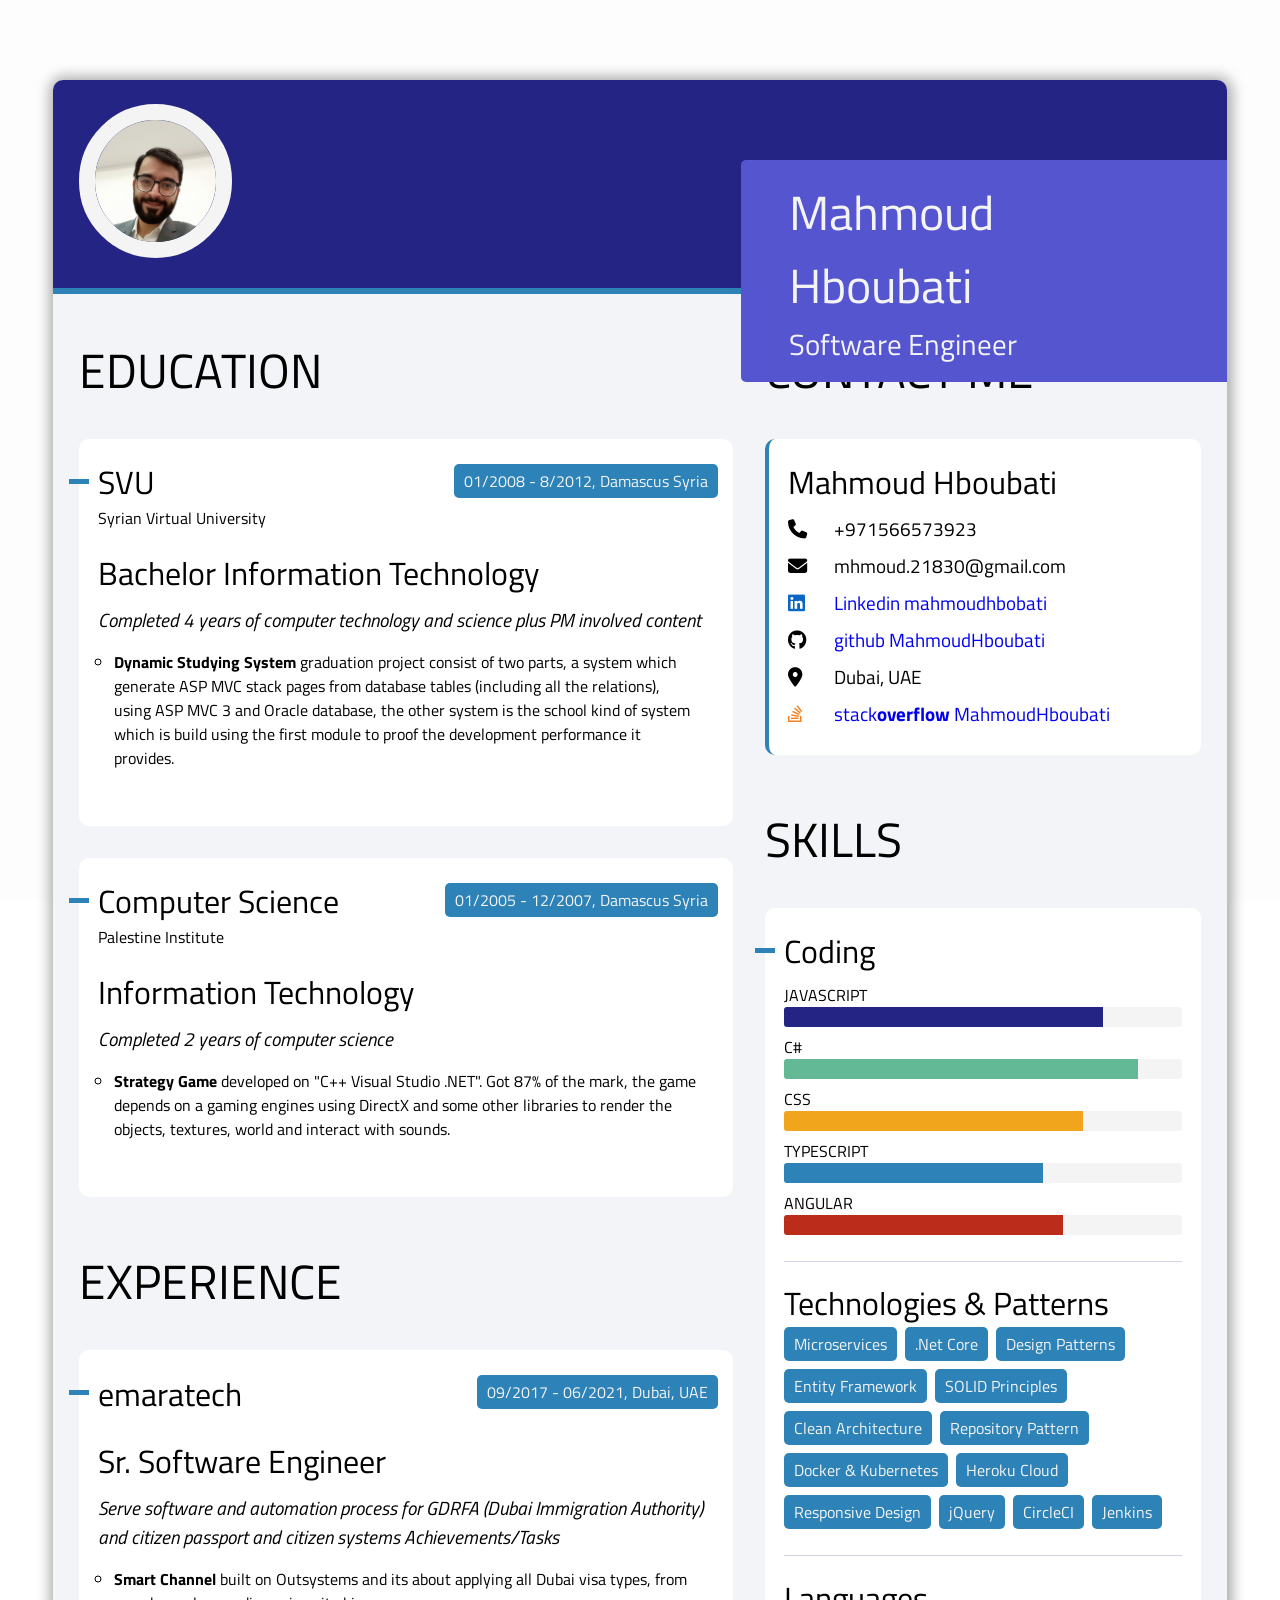
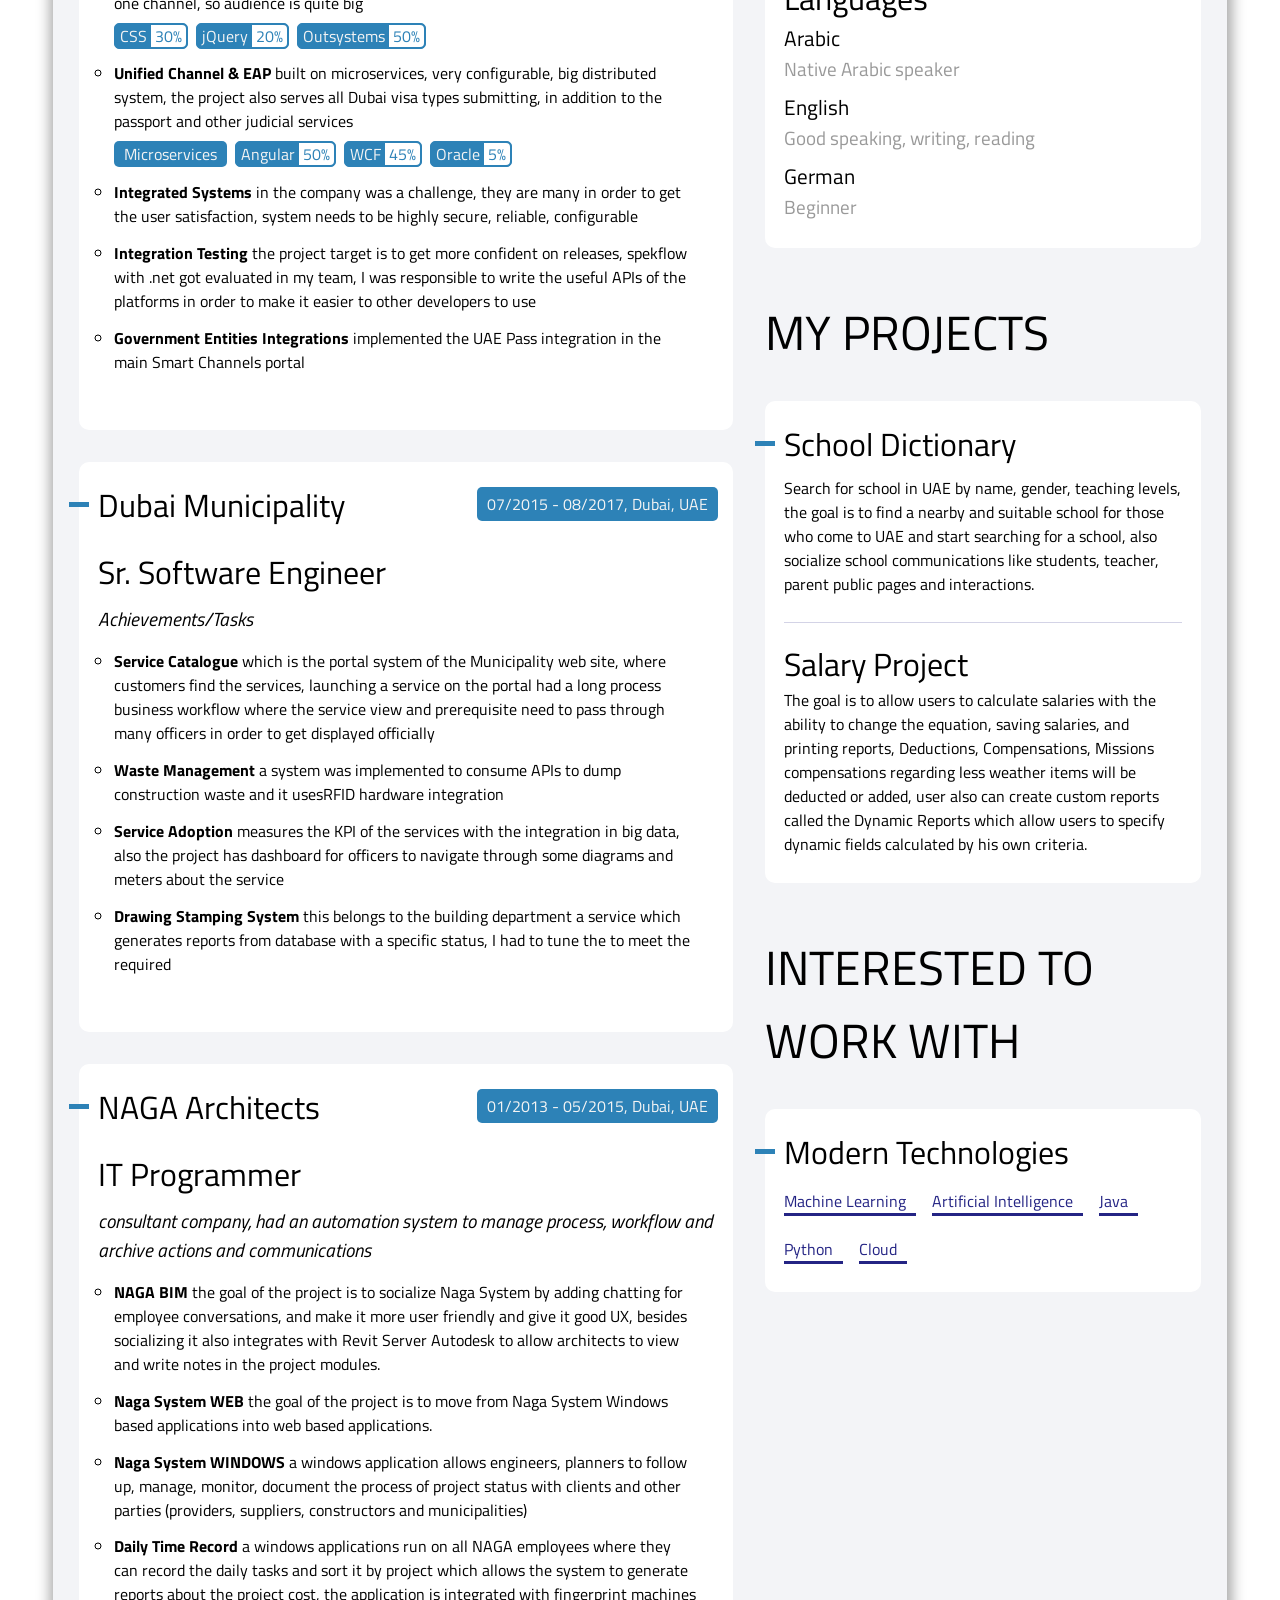
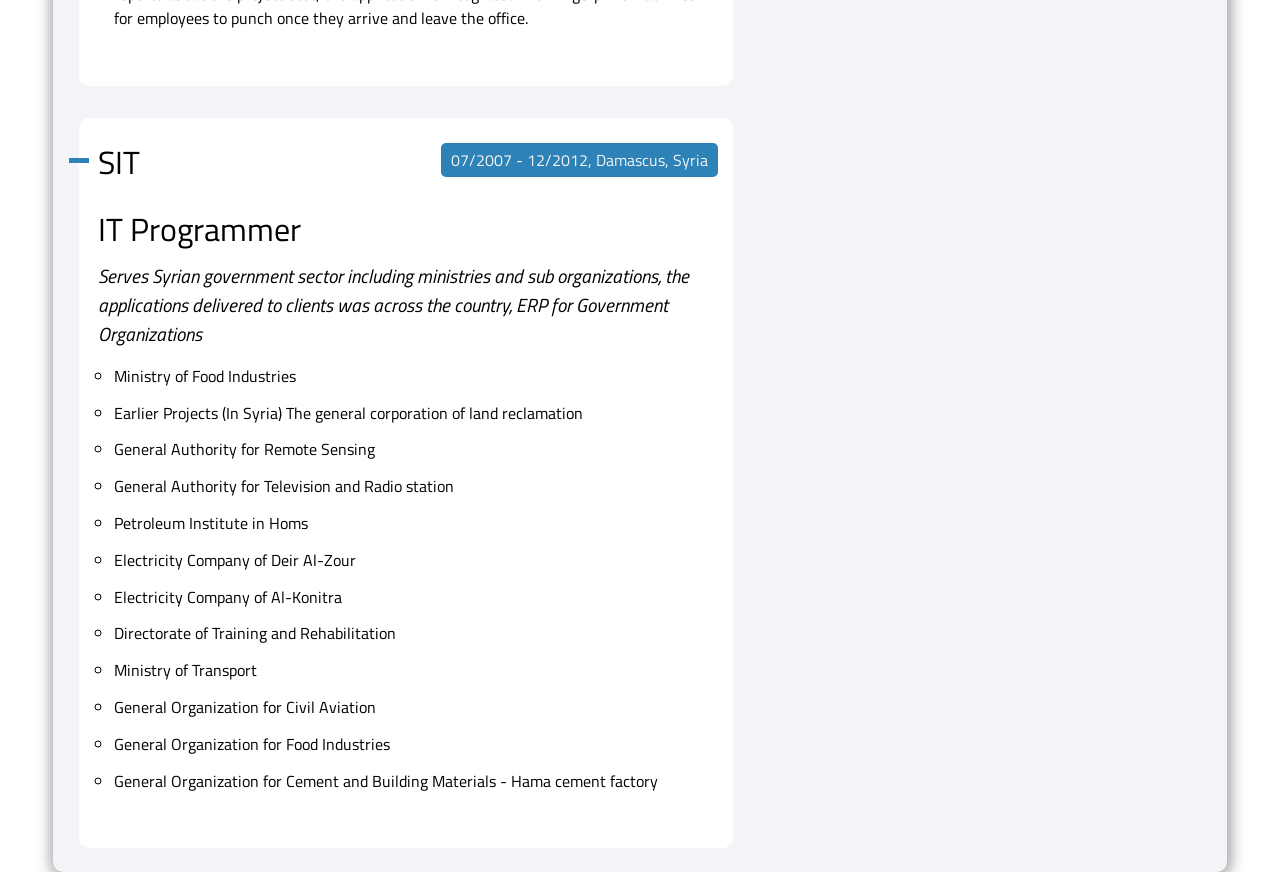
==== index.html @ daee7480 "initial resume commit" ====
<!DOCTYPE html>
<html lang="en">
  <head>
    <meta charset="UTF-8" />
    <meta http-equiv="X-UA-Compatible" content="IE=edge" />
    <meta name="viewport" content="width=device-width, initial-scale=1.0" />
    <title>Mahmoud Hboubati - Portfolio</title>
    <link rel="stylesheet" href="./style.css" />
    <link
      rel="stylesheet"
      href="https://cdnjs.cloudflare.com/ajax/libs/font-awesome/6.1.1/css/all.min.css"
      integrity="sha512-KfkfwYDsLkIlwQp6LFnl8zNdLGxu9YAA1QvwINks4PhcElQSvqcyVLLD9aMhXd13uQjoXtEKNosOWaZqXgel0g=="
      crossorigin="anonymous"
      referrerpolicy="no-referrer"
    />
    <link rel="stylesheet" href="/assets/styles/animate.css" />
    <link rel="stylesheet" href="/assets/styles/print.css" />
  </head>
  <body>
    <div class="background"></div>
    <main class="container">
      <section class="section section-head">
        <div class="avatar-container">
          <img class="avatar" src="assets/images/avatar.jpg" />
        </div>
        <div class="light x1"></div>
        <div class="light x2"></div>
        <div class="light x3"></div>
        <div class="light x4"></div>
        <div class="light x5"></div>
        <div class="light x6"></div>
        <div class="light x7"></div>
        <div class="light x8"></div>
        <div class="light x9"></div>
        <div class="section-head-line">
          Mahmoud Hboubati
          <small>Software Engineer</small>
        </div>
      </section>
      <section class="section section-body">
        <div class="side">
          <div class="side-header">Education</div>
          <div class="card">
            <div class="card-header">
              SVU<small>Syrian Virtual University</small>
            </div>
            <div class="card-header">Bachelor Information Technology</div>
            <div class="badge card-badge">01/2008 - 8/2012, Damascus Syria</div>
            <div class="card-body">
              <div class="card-brief">
                Completed 4 years of computer technology and science plus PM
                involved content
              </div>
              <ul class="list">
                <li class="list-item">
                  <span class="list-item-title">Dynamic Studying System</span>
                  graduation project consist of two parts, a system which
                  generate ASP MVC stack pages from database tables (including
                  all the relations), using ASP MVC 3 and Oracle database, the
                  other system is the school kind of system which is build using
                  the first module to proof the development performance it
                  provides.
                </li>
              </ul>
            </div>
          </div>
          <div class="card">
            <div class="card-header">
              Computer Science<small>Palestine Institute</small>
            </div>
            <div class="card-header">Information Technology</div>
            <div class="badge card-badge">
              01/2005 - 12/2007, Damascus Syria
            </div>
            <div class="card-body">
              <div class="card-brief">
                Completed 2 years of computer science
              </div>
              <ul class="list">
                <li class="list-item">
                  <span class="list-item-title">Strategy Game</span>
                  developed on "C++ Visual Studio .NET". Got 87% of the mark,
                  the game depends on a gaming engines using DirectX and some
                  other libraries to render the objects, textures, world and
                  interact with sounds.
                </li>
              </ul>
            </div>
          </div>
          <div class="side-header">Experience</div>
          <div class="card">
            <div class="card-header">emaratech</div>
            <div class="card-header">Sr. Software Engineer</div>
            <div class="badge card-badge">09/2017 - 06/2021, Dubai, UAE</div>
            <div class="card-body">
              <div class="card-brief">
                Serve software and automation process for GDRFA (Dubai
                Immigration Authority) and citizen passport and citizen systems
                Achievements/Tasks
              </div>
              <ul class="list">
                <li class="list-item">
                  <span class="list-item-title">Smart Channel</span>
                  built on Outsystems and its about applying all Dubai visa
                  types, from one channel, so audience is quite big
                  <div class="badge-container">
                    <div class="badge badge-has-extend badge-small">
                      CSS
                      <div class="badge-extend">30%</div>
                    </div>
                    <div class="badge badge-has-extend badge-small">
                      jQuery
                      <div class="badge-extend">20%</div>
                    </div>
                    <div class="badge badge-has-extend badge-small">
                      Outsystems
                      <div class="badge-extend">50%</div>
                    </div>
                  </div>
                </li>
                <li class="list-item">
                  <span class="list-item-title">Unified Channel & EAP</span>
                  built on microservices, very configurable, big distributed
                  system, the project also serves all Dubai visa types
                  submitting, in addition to the passport and other judicial
                  services
                  <div class="badge-container">
                    <div class="badge badge-small">Microservices</div>
                    <div class="badge badge-has-extend badge-small">
                      Angular
                      <div class="badge-extend">50%</div>
                    </div>
                    <div class="badge badge-has-extend badge-small">
                      WCF
                      <div class="badge-extend">45%</div>
                    </div>
                    <div class="badge badge-has-extend badge-small">
                      Oracle
                      <div class="badge-extend">5%</div>
                    </div>
                  </div>
                </li>
                <li class="list-item">
                  <span class="list-item-title">Integrated Systems</span>
                  in the company was a challenge, they are many in order to get
                  the user satisfaction, system needs to be highly secure,
                  reliable, configurable
                </li>
                <li class="list-item">
                  <span class="list-item-title">Integration Testing</span>
                  the project target is to get more confident on releases,
                  spekflow with .net got evaluated in my team, I was responsible
                  to write the useful APIs of the platforms in order to make it
                  easier to other developers to use
                </li>
                <li class="list-item">
                  <span class="list-item-title"
                    >Government Entities Integrations</span
                  >
                  implemented the UAE Pass integration in the main Smart
                  Channels portal
                </li>
              </ul>
            </div>
          </div>
          <div class="card">
            <div class="card-header">Dubai Municipality</div>
            <div class="card-header">Sr. Software Engineer</div>
            <div class="badge card-badge">07/2015 - 08/2017, Dubai, UAE</div>
            <div class="card-body">
              <div class="card-brief">Achievements/Tasks</div>
              <ul class="list">
                <li class="list-item">
                  <span class="list-item-title">Service Catalogue</span>
                  which is the portal system of the Municipality web site, where
                  customers find the services, launching a service on the portal
                  had a long process business workflow where the service view
                  and prerequisite need to pass through many officers in order
                  to get displayed officially
                </li>
                <li class="list-item">
                  <span class="list-item-title">Waste Management</span>
                  a system was implemented to consume APIs to dump construction
                  waste and it usesRFID hardware integration
                </li>
                <li class="list-item">
                  <span class="list-item-title">Service Adoption</span>
                  measures the KPI of the services with the integration in big
                  data, also the project has dashboard for officers to navigate
                  through some diagrams and meters about the service
                </li>
                <li class="list-item">
                  <span class="list-item-title">Drawing Stamping System</span>
                  this belongs to the building department a service which
                  generates reports from database with a specific status, I had
                  to tune the to meet the required
                </li>
              </ul>
            </div>
          </div>
          <div class="card">
            <div class="card-header">NAGA Architects</div>
            <div class="card-header">IT Programmer</div>
            <div class="badge card-badge">01/2013 - 05/2015, Dubai, UAE</div>
            <div class="card-body">
              <div class="card-brief">
                consultant company, had an automation system to manage process,
                workflow and archive actions and communications
              </div>
              <ul class="list">
                <li class="list-item">
                  <span class="list-item-title">NAGA BIM</span>
                  the goal of the project is to socialize Naga System by adding
                  chatting for employee conversations, and make it more user
                  friendly and give it good UX, besides socializing it also
                  integrates with Revit Server Autodesk to allow architects to
                  view and write notes in the project modules.
                </li>
                <li class="list-item">
                  <span class="list-item-title">Naga System WEB</span>
                  the goal of the project is to move from Naga System Windows
                  based applications into web based applications.
                </li>
                <li class="list-item">
                  <span class="list-item-title">Naga System WINDOWS</span>
                  a windows application allows engineers, planners to follow up,
                  manage, monitor, document the process of project status with
                  clients and other parties (providers, suppliers, constructors
                  and municipalities)
                </li>
                <li class="list-item">
                  <span class="list-item-title">Daily Time Record </span>
                  a windows applications run on all NAGA employees where they
                  can record the daily tasks and sort it by project which allows
                  the system to generate reports about the project cost, the
                  application is integrated with fingerprint machines for
                  employees to punch once they arrive and leave the office.
                </li>
              </ul>
            </div>
          </div>
          <div class="card">
            <div class="card-header">SIT</div>
            <div class="card-header">IT Programmer</div>
            <div class="badge card-badge">
              07/2007 - 12/2012, Damascus, Syria
            </div>
            <div class="card-body">
              <div class="card-brief">
                Serves Syrian government sector including ministries and sub
                organizations, the applications delivered to clients was across
                the country, ERP for Government Organizations
              </div>
              <ul class="list">
                <li class="list-item">Ministry of Food Industries</li>
                <li class="list-item">
                  Earlier Projects (In Syria) The general corporation of land
                  reclamation
                </li>
                <li class="list-item">General Authority for Remote Sensing</li>
                <li class="list-item">
                  General Authority for Television and Radio station
                </li>
                <li class="list-item">Petroleum Institute in Homs</li>
                <li class="list-item">Electricity Company of Deir Al-Zour</li>
                <li class="list-item">Electricity Company of Al-Konitra</li>
                <li class="list-item">
                  Directorate of Training and Rehabilitation
                </li>
                <li class="list-item">Ministry of Transport</li>
                <li class="list-item">
                  General Organization for Civil Aviation
                </li>
                <li class="list-item">
                  General Organization for Food Industries
                </li>
                <li class="list-item">
                  General Organization for Cement and Building Materials - Hama
                  cement factory
                </li>
              </ul>
            </div>
          </div>
        </div>
        <div class="side side-small">
          <div class="side-header">Contact Me</div>
          <div class="card card-side-border">
            <div class="card-header">Mahmoud Hboubati</div>
            <div class="card-body">
              <div class="detail gap-1">
                <div class="detail-icon">
                  <i class="fa-solid fa-phone"></i>
                </div>
                <div class="detail-value">+971566573923</div>
              </div>
              <div class="detail gap-1">
                <div class="detail-icon">
                  <i class="fa-solid fa-envelope"></i>
                </div>
                <div class="detail-value">mhmoud.21830@gmail.com</div>
              </div>
              <div class="detail color-linkedin gap-1">
                <div class="detail-icon">
                  <i class="fa-brands fa-linkedin"></i>
                </div>
                <div class="detail-value">
                  <a href="https://www.linkedin.com/in/mahmoudhbobati/"
                    >Linkedin mahmoudhbobati</a
                  >
                </div>
              </div>
              <div class="detail gap-1">
                <div class="detail-icon">
                  <i class="fa-brands fa-github"></i>
                </div>
                <div class="detail-value">
                  <a href="https://github.com/MahmoudHboubati"
                    >github MahmoudHboubati</a
                  >
                </div>
              </div>
              <div class="detail gap-1">
                <div class="detail-icon">
                  <i class="fa-solid fa-location-dot"></i>
                </div>
                <div class="detail-value">Dubai, UAE</div>
              </div>
              <div class="detail color-stackoverflow gap-1">
                <div class="detail-icon">
                  <i class="fa-brands fa-stack-overflow"></i>
                </div>
                <div class="detail-value">
                  <a
                    href="https://stackoverflow.com/users/2808137/mahmoud-hboubati"
                    >stack<b>overflow</b> MahmoudHboubati</a
                  >
                </div>
              </div>
            </div>
          </div>
          <div class="side-header">Skills</div>
          <div class="card">
            <div class="card-header">Coding</div>
            <div class="card-body">
              <div class="progress-container">
                <div class="progress-title">Javascript</div>
                <div class="progress progress-primary">
                  <span class="progress-indicator" data-value="80"></span>
                </div>
              </div>
              <div class="progress-container">
                <div class="progress-title">C#</div>
                <div class="progress progress-success">
                  <span class="progress-indicator" data-value="89"></span>
                </div>
              </div>
              <div class="progress-container">
                <div class="progress-title">CSS</div>
                <div class="progress progress-default">
                  <span class="progress-indicator" data-value="75"></span>
                </div>
              </div>
              <div class="progress-container">
                <div class="progress-title">Typescript</div>
                <div class="progress progress-secondary">
                  <span class="progress-indicator" data-value="65"></span>
                </div>
              </div>
              <div class="progress-container">
                <div class="progress-title">Angular</div>
                <div class="progress progress-danger">
                  <span class="progress-indicator" data-value="70"></span>
                </div>
              </div>

              <!-- <div class="wrap-circles">
                <div class="circle" data-value="10" data-bg="var(--light)" data-color="var(--primary)">
                  <div class="inner"></div>
                </div>
                <div class="circle" data-value="25" data-bg="var(--light)" data-color="green">
                  <div class="inner">C#</div>
                </div>
                <div class="circle" data-value="50" data-bg="var(--light)" data-color="blue">
                  <div class="inner"></div>
                </div>
                <div class="circle" data-value="75" data-bg="var(--light)" data-color="yellow">
                  <div class="inner"></div>
                </div>
                <div class="circle" data-value="100" data-bg="var(--light)" data-color="grey">
                  <div class="inner"></div>
                </div>
              </div> -->
            </div>
            <div class="card-separator"></div>
            <div class="card-header">Technologies & Patterns</div>
            <div class="card-body">
              <div class="badge-container">
                <div class="badge">Microservices</div>

                <div class="badge">.Net Core</div>
                <div class="badge">Design Patterns</div>
                <div class="badge">Entity Framework</div>
                <div class="badge">SOLID Principles</div>
                <div class="badge">Clean Architecture</div>
                <div class="badge">Repository Pattern</div>

                <div class="badge">Docker & Kubernetes</div>
                <div class="badge">Heroku Cloud</div>
                <div class="badge">Responsive Design</div>
                <div class="badge">jQuery</div>
                <div class="badge">CircleCI</div>
                <div class="badge">Jenkins</div>
              </div>
            </div>
            <div class="card-separator"></div>
            <div class="card-header">Languages</div>

            <div class="card-body">
              <div class="detail fd-column align-items-start">
                <div class="detail-title">Arabic</div>
                <div class="detail-value color-faded">
                  Native Arabic speaker
                </div>
              </div>
              <div class="detail fd-column align-items-start">
                <div class="detail-title">English</div>
                <div class="detail-value color-faded">
                  Good speaking, writing, reading
                </div>
              </div>
              <div class="detail fd-column align-items-start">
                <div class="detail-title">German</div>
                <div class="detail-value color-faded">Beginner</div>
              </div>
            </div>
          </div>
          <div class="side-header">My Projects</div>
          <div class="card">
            <div class="card-header">School Dictionary</div>
            <div class="card-body">
              Search for school in UAE by name, gender, teaching levels, the
              goal is to find a nearby and suitable school for those who come to
              UAE and start searching for a school, also socialize school
              communications like students, teacher, parent public pages and
              interactions.
            </div>
            <div class="card-separator"></div>
            <div class="card-header">Salary Project</div>
            <div class="card-body">
              The goal is to allow users to calculate salaries with the ability
              to change the equation, saving salaries, and printing reports,
              Deductions, Compensations, Missions compensations regarding less
              weather items will be deducted or added, user also can create
              custom reports called the Dynamic Reports which allow users to
              specify dynamic fields calculated by his own criteria.
            </div>
          </div>
          <div class="side-header">Interested to Work With</div>
          <div class="card">
            <div class="card-header">Modern Technologies</div>
            <div class="card-body">
              <div class="badge-container gap-1">
                <div class="badge badge-primary badge-underlined">Machine Learning</div>
                <div class="badge badge-primary badge-underlined">Artificial Intelligence</div>
                <div class="badge badge-primary badge-underlined">Java</div>
                <div class="badge badge-primary badge-underlined">Python</div>
                <div class="badge badge-primary badge-underlined">Cloud</div>
              </div>
            </div>
          </div>
        </div>
      </section>
    </main>
  </body>
  <script src="index.js"></script>
</html>
---- style.css ----
@import url("https://fonts.googleapis.com/css2?family=Titillium+Web&display=swap");

:root {
  --base-color: #fffbfb;
  --light: #f4f4f4;
  --dark: #2f2f2f;
  --primary: #242484;
  --primary-light: #5555d0;
  --secondary: #2d82b7;

  --default: rgb(240, 165, 28);

  --faded: rgb(153, 153, 153);

  --bg: #f3f4f7;

  --success: #63b995;
  --warning: #f15946;
  --danger: #bc2c1a;
}

* {
  box-sizing: border-box;
}

html,
body {
  height: 100%;
}

body {
  font-size: 16px;
  font-family: "Titillium Web", sans-serif;
}

h1 {
  font-size: 1.8rem;
}

.container {
  max-width: 80vw;
  min-height: 150vh;
  margin: 0 auto;
}

main.container {
  border-radius: 10px;
  background-color: var(--bg);
  margin-top: 5rem;
  box-shadow: 1px 1px 14px 4px #a7a7a7;
  max-width: 1174px;
}

.section {
  padding: 1.5em 1.6rem;
}

.section.section-head {
  color: var(--light);
  background-color: var(--primary);
  border-top-left-radius: 10px;
  border-top-right-radius: 10px;
  position: relative;
  border-bottom: 6px solid var(--secondary);
}

.section.section-head .section-head-line {
  position: absolute;
  top: 5rem;
  right: 0;
  width: 60vw;
  max-width: 38vw;
  background-color: var(--primary-light);
  font-size: 3rem;
  padding: 1rem 3rem;
  border-top-left-radius: 5px;
  border-bottom-left-radius: 5px;
}

.section.section-head .section-head-line small {
  display: block;
  font-size: 1.8rem;
}

.section.section-body {
  display: flex;
  flex-direction: row;
  gap: 2rem;
}

.side {
  width: 60%;
  background-color: var(--bg);
  display: flex;
  flex-direction: column;
  border-radius: 10px;
  gap: 2rem;
}

.side-header {
  font-size: 3rem;
  text-transform: uppercase;
  margin-top: 1rem;
}

.side.side-small {
  width: 40%;
}

.avatar {
  height: 12vw;
  width: 12vw;
  border-radius: 50%;
  border: 1rem solid var(--light);
}

.badge-container {
  margin: 0.5rem 0;
  display: flex;
  flex-wrap: wrap;
  gap: 0.5rem;
}

.badge {
  color: var(--light);
  background: var(--secondary);
  padding: 5px 10px;
  border-radius: 5px;
  width: fit-content;
}

.badge-small {
  line-height: 1rem;
  font-size: 1rem;
}

.badge-default {
  background-color: var(--default);
  color: var(--dark);
}

.badge-outlined {
  background-color: transparent;
  border: solid 1px var(--primary);
}

.badge-default.badge-outlined {
  border: solid 1px var(--default);
}

.badge-primary.badge-outlined {
  border: solid 1px var(--primary);
  color: var(--primary);
}

.badge-underlined {
  border: none;
  border-bottom: solid 3px var(--primary);
  background-color: transparent;
  color: var(--primary);
  border-radius: 0;
  padding-left: 0;
  padding-bottom: 0;
}

.badge-has-extend {
  padding: 1px 1px 1px 5px;
  border: solid 1px var(--secondary);
}

.badge-extend {
  display: inline-block;
  background: white;
  color: var(--secondary);
  padding: 3px 4px;
  border-top-right-radius: 4px;
  border-bottom-right-radius: 4px;
}

.card {
  background-color: white;
  padding: 1.2rem;
  border-radius: 10px;
  position: relative;
  box-shadow: 1 1 grey;
}

.card:not(.card-side-border):after {
  content: "";
  width: 20px;
  height: 5px;
  background-color: var(--secondary);
  position: absolute;
  top: 40px;
  left: -10px;
}

.card-header {
  font-size: 2rem;
  margin-top: 1.2rem;
}

.card .card-header:nth-child(1) {
  margin-top: 0;
}

.card-header small {
  font-size: 1rem;
  margin-bottom: 0;
  display: block;
}

.card-brief {
  font-style: italic;
  font-size: 1.2rem;
}

.card-body {
  margin: 0.5rem 0;
}

.card-badge {
  position: absolute;
  top: 25px;
  right: 15px;
}

.card-separator {
  width: 100%;
  height: 1px;
  border-top: solid 1px var(--primary);
  margin: 1.6rem 0px;
  opacity: 0.2;
}

.card-separator + .card-header {
  margin-top: 0;
  line-height: 1;
}

.card-side-border {
  border-left: 4px solid var(--secondary);
}

.detail {
  display: flex;
  align-items: center;
  font-size: 1.2rem;
  margin: 0.5rem 0;
}

.detail-icon {
  min-width: 30px;
}

.detail .detail-title {
  font-size: 1.3rem;
}

.detail .detail-value a {
  text-decoration: none;
}

.list {
  padding: 1rem 1rem;
  margin: 0;
}

.list-item {
  margin: 0 0 0.8rem 0;
  list-style: circle;
}

.list-item-title {
  font-weight: bold;
}

.progress-container {
  margin: 0.5rem 0;
}

.progress-title {
  text-transform: uppercase;
}

.progress {
  height: 20px;
  border-radius: 3px;
  overflow: hidden;
  position: relative;
  background-color: var(--light);
}

.progress .progress-indicator {
  height: 100%;
  display: block;
  width: 0;
  color: var(--base-color);
  line-height: 20px;
  position: absolute;
  text-align: end;
  padding-right: 5px;
  font-size: 0.9rem;
}

.progress-primary .progress-indicator {
  background-color: var(--primary);
}
.progress-primary-light .progress-indicator {
  background-color: var(--primary-light);
}
.progress-secondary .progress-indicator {
  background-color: var(--secondary);
}
.progress-default .progress-indicator {
  background-color: var(--default);
}
.progress-warning .progress-indicator {
  background-color: var(--warning);
}
.progress-danger .progress-indicator {
  background-color: var(--danger);
}

.progress-success .progress-indicator {
  background-color: var(--success);
}

.wrap-circles {
  display: flex;
  flex-wrap: wrap;
}

.circle {
  position: relative;
  width: 6rem;
  height: 6rem;
  margin: 0.5rem;
  border-radius: 50%;
  background: var(--primary);
  overflow: hidden;
}

.circle .inner {
  display: flex;
  justify-content: center;
  align-items: center;
  position: absolute;
  top: 50%;
  left: 50%;
  transform: translate(-50%, -50%);
  width: 4rem;
  height: 4rem;
  background: var(--base-color);
  border-radius: 50%;
  font-size: 1.2em;
  font-weight: 300;
}

.d-flex {
  display: flex;
}

.fd-column {
  flex-direction: column !important;
}

.fd-row {
  flex-direction: row !important;
}

.fw-wrap {
  flex-wrap: wrap;
}

.align-items-start {
  align-items: flex-start !important;
}

.gap-1 {
  gap: 1rem;
}

.gap-small {
  gap: 0.5rem;
}

.color-faded {
  color: var(--faded);
}

.color-linkedin {
  color: #0a66c2;
}

.color-stackoverflow {
  color: #f48225;
}

.background {
  background-color: var(--light);
  top: 0;
  bottom: 0;
  left: 0;
  right: 0;
  height: 100%;
  margin: 0;
  position: fixed;
  z-index: -1;
  background-image: url(assets/pattern.png);
  background-size: 30rem;
  opacity: 0.2;
}
---- assets/styles/print.css ----
@media print {
  body {
    font-size: 10pt;
    background-color: var(--bg);
  }
  main.container {
    max-width: unset;
    margin-top: 0;
    box-shadow: none;
  }
  div {
    break-inside: avoid;
  }
}
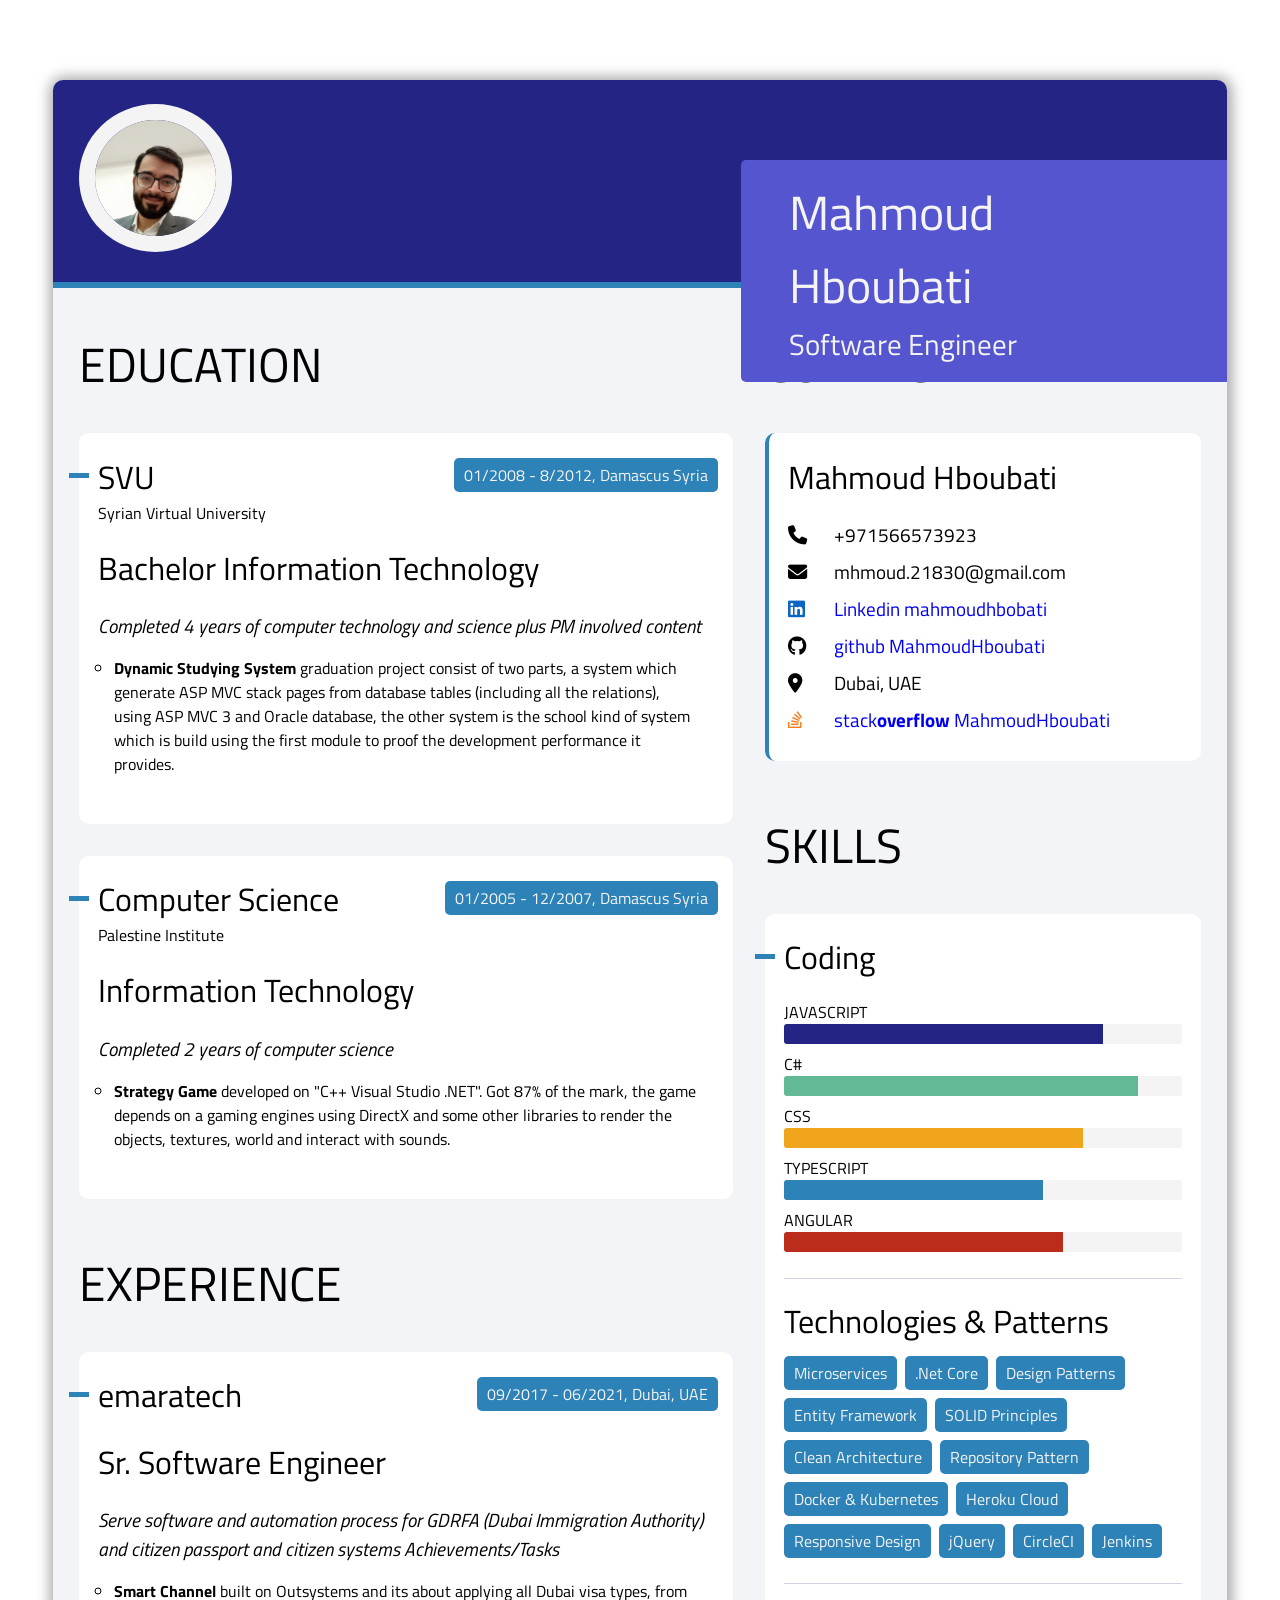
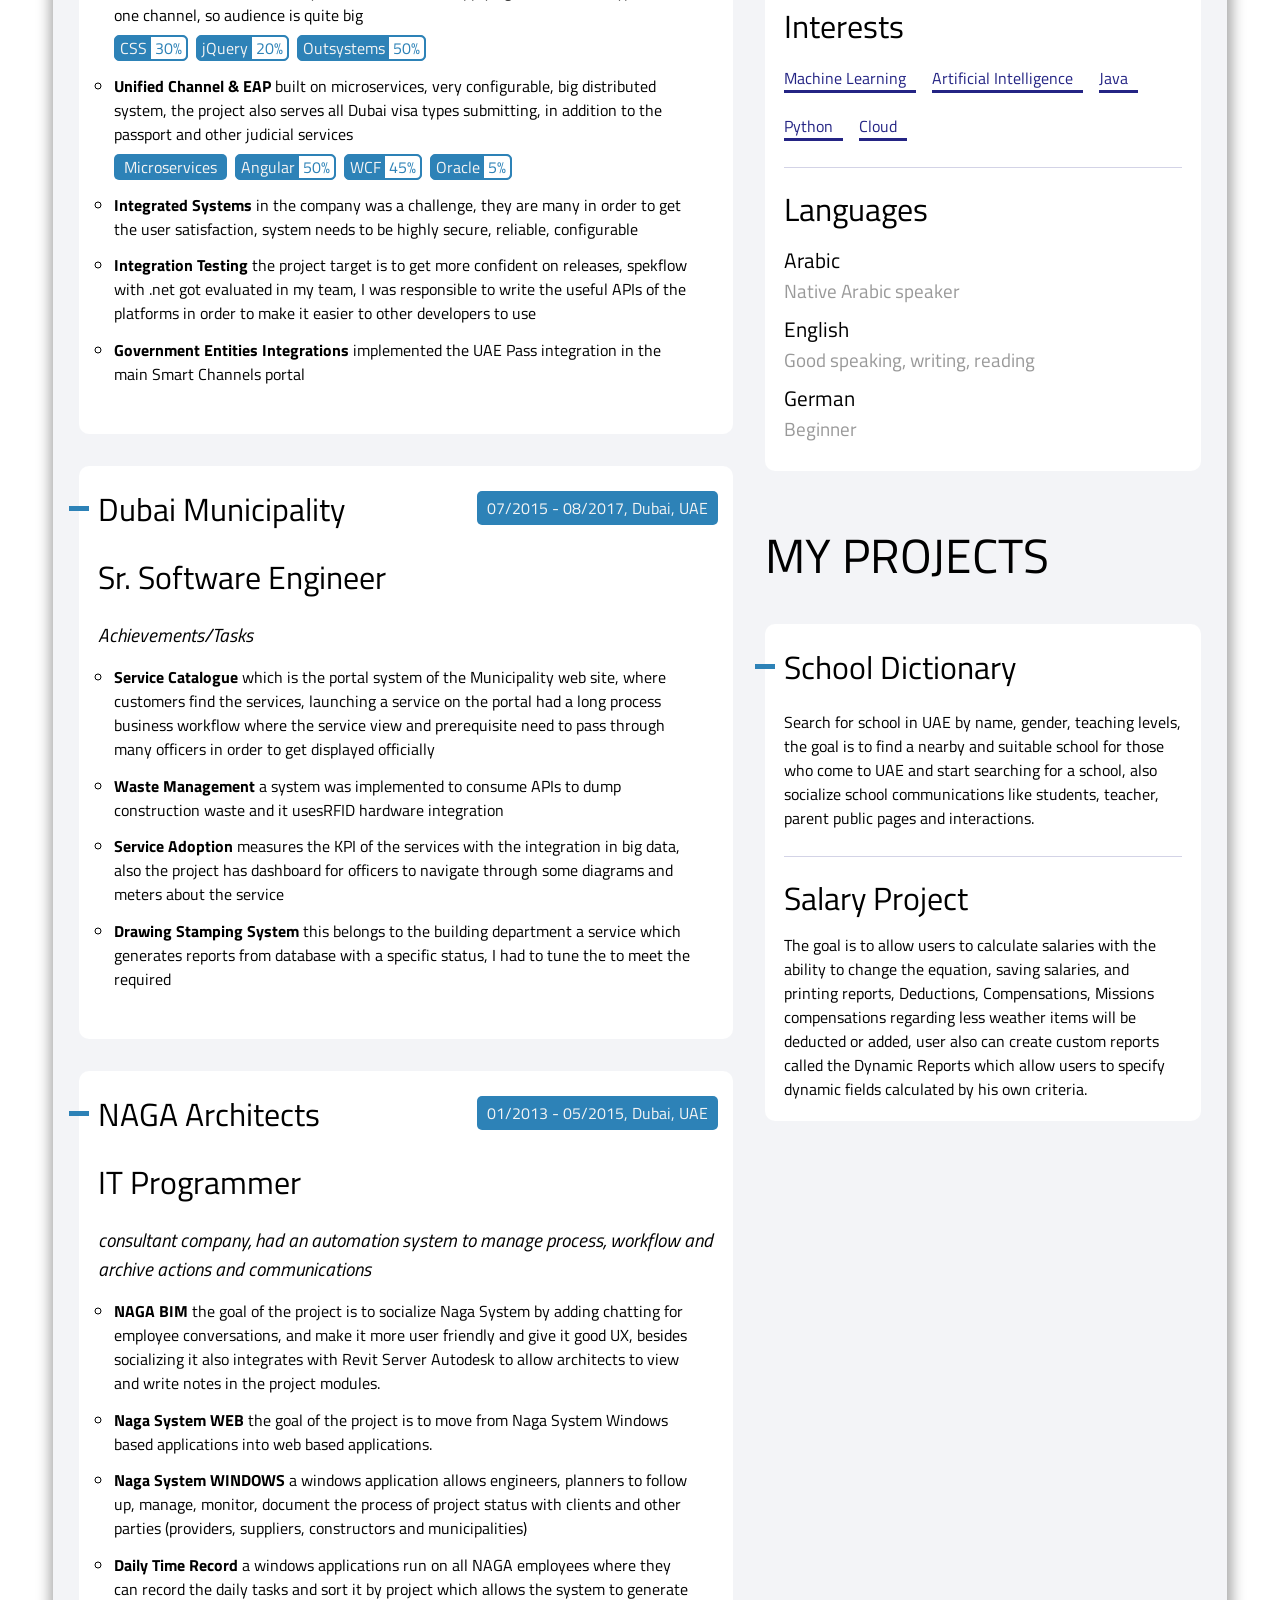
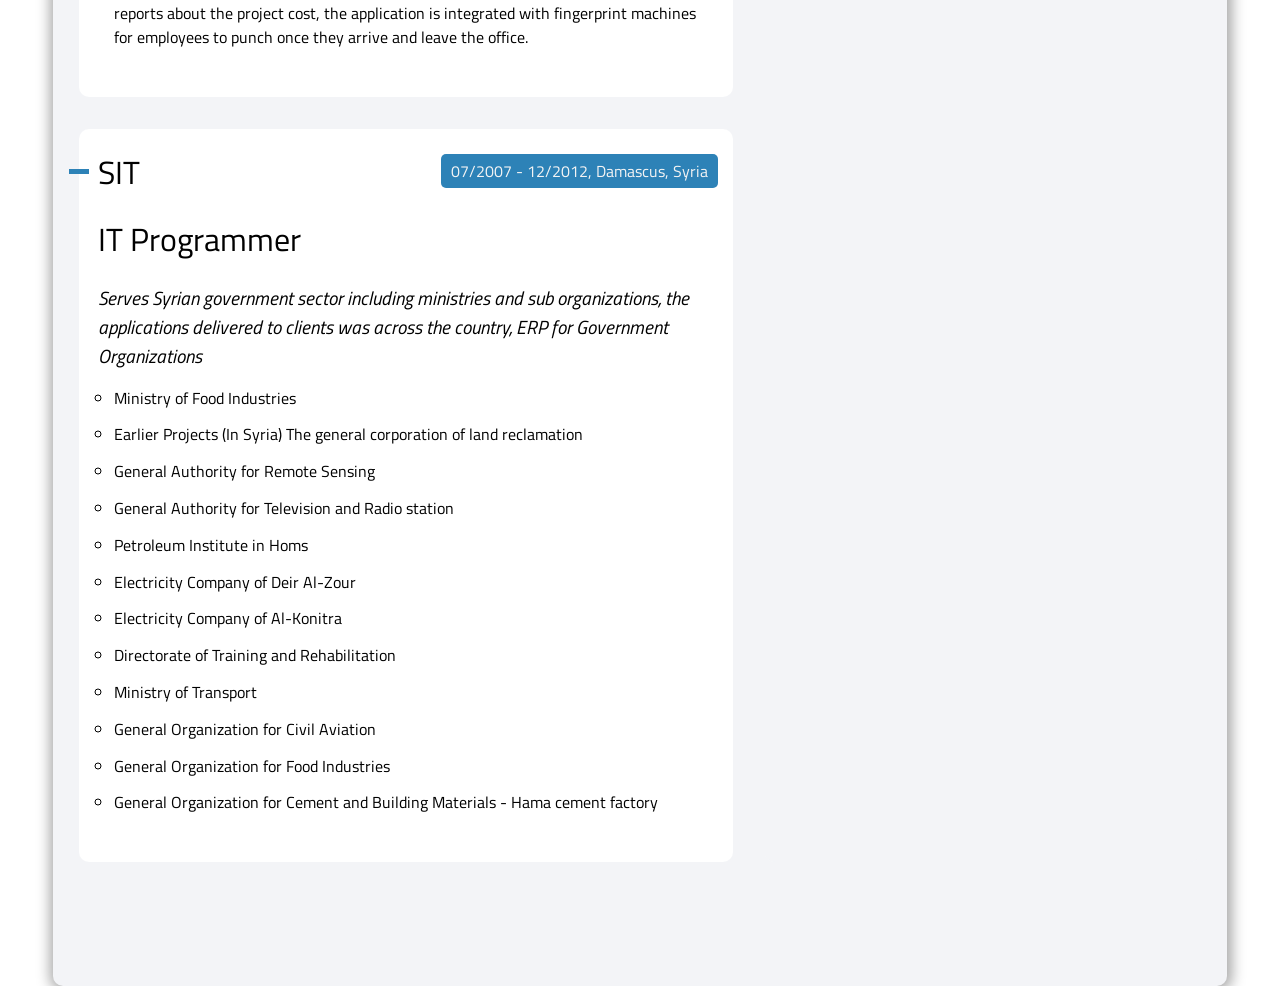
==== commit 9f343b0d: "feat(mobile): initial responsive design" ====
--- a/index.html
+++ b/index.html
@@ -3,7 +3,7 @@
   <head>
     <meta charset="UTF-8" />
     <meta http-equiv="X-UA-Compatible" content="IE=edge" />
-    <meta name="viewport" content="width=device-width, initial-scale=1.0" />
+    <meta name="viewport" content="width=device-width" />
     <title>Mahmoud Hboubati - Portfolio</title>
     <link rel="stylesheet" href="./style.css" />
     <link
@@ -15,9 +15,10 @@
     />
     <link rel="stylesheet" href="/assets/styles/animate.css" />
     <link rel="stylesheet" href="/assets/styles/print.css" />
+    <link rel="stylesheet" href="/assets/styles/responsive.css" />
   </head>
   <body>
-    <div class="background"></div>
+    <!-- <div class="background"></div> -->
     <main class="container">
       <section class="section section-head">
         <div class="avatar-container">
@@ -412,6 +413,23 @@
                 <div class="badge">Jenkins</div>
               </div>
             </div>
+
+            <div class="card-separator"></div>
+            <div class="card-header">Interests</div>
+            <div class="card-body">
+              <div class="badge-container gap-1">
+                <div class="badge badge-primary badge-underlined">
+                  Machine Learning
+                </div>
+                <div class="badge badge-primary badge-underlined">
+                  Artificial Intelligence
+                </div>
+                <div class="badge badge-primary badge-underlined">Java</div>
+                <div class="badge badge-primary badge-underlined">Python</div>
+                <div class="badge badge-primary badge-underlined">Cloud</div>
+              </div>
+            </div>
+
             <div class="card-separator"></div>
             <div class="card-header">Languages</div>
 
@@ -455,19 +473,6 @@
               specify dynamic fields calculated by his own criteria.
             </div>
           </div>
-          <div class="side-header">Interested to Work With</div>
-          <div class="card">
-            <div class="card-header">Modern Technologies</div>
-            <div class="card-body">
-              <div class="badge-container gap-1">
-                <div class="badge badge-primary badge-underlined">Machine Learning</div>
-                <div class="badge badge-primary badge-underlined">Artificial Intelligence</div>
-                <div class="badge badge-primary badge-underlined">Java</div>
-                <div class="badge badge-primary badge-underlined">Python</div>
-                <div class="badge badge-primary badge-underlined">Cloud</div>
-              </div>
-            </div>
-          </div>
         </div>
       </section>
     </main>
--- a/style.css
+++ b/style.css
@@ -49,10 +49,11 @@
   margin-top: 5rem;
   box-shadow: 1px 1px 14px 4px #a7a7a7;
   max-width: 1174px;
+  padding-bottom: 100px;
 }
 
 .section {
-  padding: 1.5em 1.6rem;
+  padding: 1.5rem 1.6rem;
 }
 
 .section.section-head {
@@ -108,7 +109,6 @@
 }
 
 .avatar {
-  height: 12vw;
   width: 12vw;
   border-radius: 50%;
   border: 1rem solid var(--light);
@@ -198,6 +198,7 @@
 .card-header {
   font-size: 2rem;
   margin-top: 1.2rem;
+  margin-bottom: 1.2rem;
 }
 
 .card .card-header:nth-child(1) {
@@ -216,7 +217,7 @@
 }
 
 .card-body {
-  margin: 0.5rem 0;
+  margin: 0;
 }
 
 .card-badge {
@@ -407,7 +408,7 @@
   margin: 0;
   position: fixed;
   z-index: -1;
-  background-image: url(assets/pattern.png);
+  background-image: url(assets/images/pattern.png);
   background-size: 30rem;
   opacity: 0.2;
 }
--- a/assets/styles/responsive.css
+++ b/assets/styles/responsive.css
@@ -0,0 +1,83 @@
+/* Extra small devices (phones, 600px and down) */
+@media only screen and (max-width: 600px) {
+  html,
+  body {
+    height: auto;
+  }
+
+  body {
+    margin: 0;
+  }
+
+  .section {
+    padding: 1rem 1rem;
+  }
+
+  .section.section-head {
+    padding: 1rem 0rem;
+    border-radius: 0;
+  }
+
+  .section.section-head .section-head-line {
+    position: static;
+    width: 100%;
+    max-width: none;
+    border-radius: 0;
+    font-size: 2rem;
+  }
+
+  .section.section-head .section-head-line small {
+    font-size: 1.5rem;
+  }
+
+  .avatar {
+    width: 60vw;
+    border-width: 0.5rem;
+  }
+
+  .avatar-container {
+    text-align: center;
+  }
+
+  .side {
+    width: 100%;
+  }
+
+  .side.side-small {
+    width: 100%;
+  }
+
+  .card-badge {
+    width: 100%;
+    position: static;
+  }
+
+  .container {
+    width: 100%;
+    margin: 0;
+  }
+
+  main.container {
+    margin: 0;
+  }
+
+  .section.section-body {
+    flex-direction: column;
+  }
+}
+
+/* Small devices (portrait tablets and large phones, 600px and up) */
+@media only screen and (min-width: 600px) {
+}
+
+/* Medium devices (landscape tablets, 768px and up) */
+@media only screen and (min-width: 768px) {
+}
+
+/* Large devices (laptops/desktops, 992px and up) */
+@media only screen and (min-width: 992px) {
+}
+
+/* Extra large devices (large laptops and desktops, 1200px and up) */
+@media only screen and (min-width: 1200px) {
+}
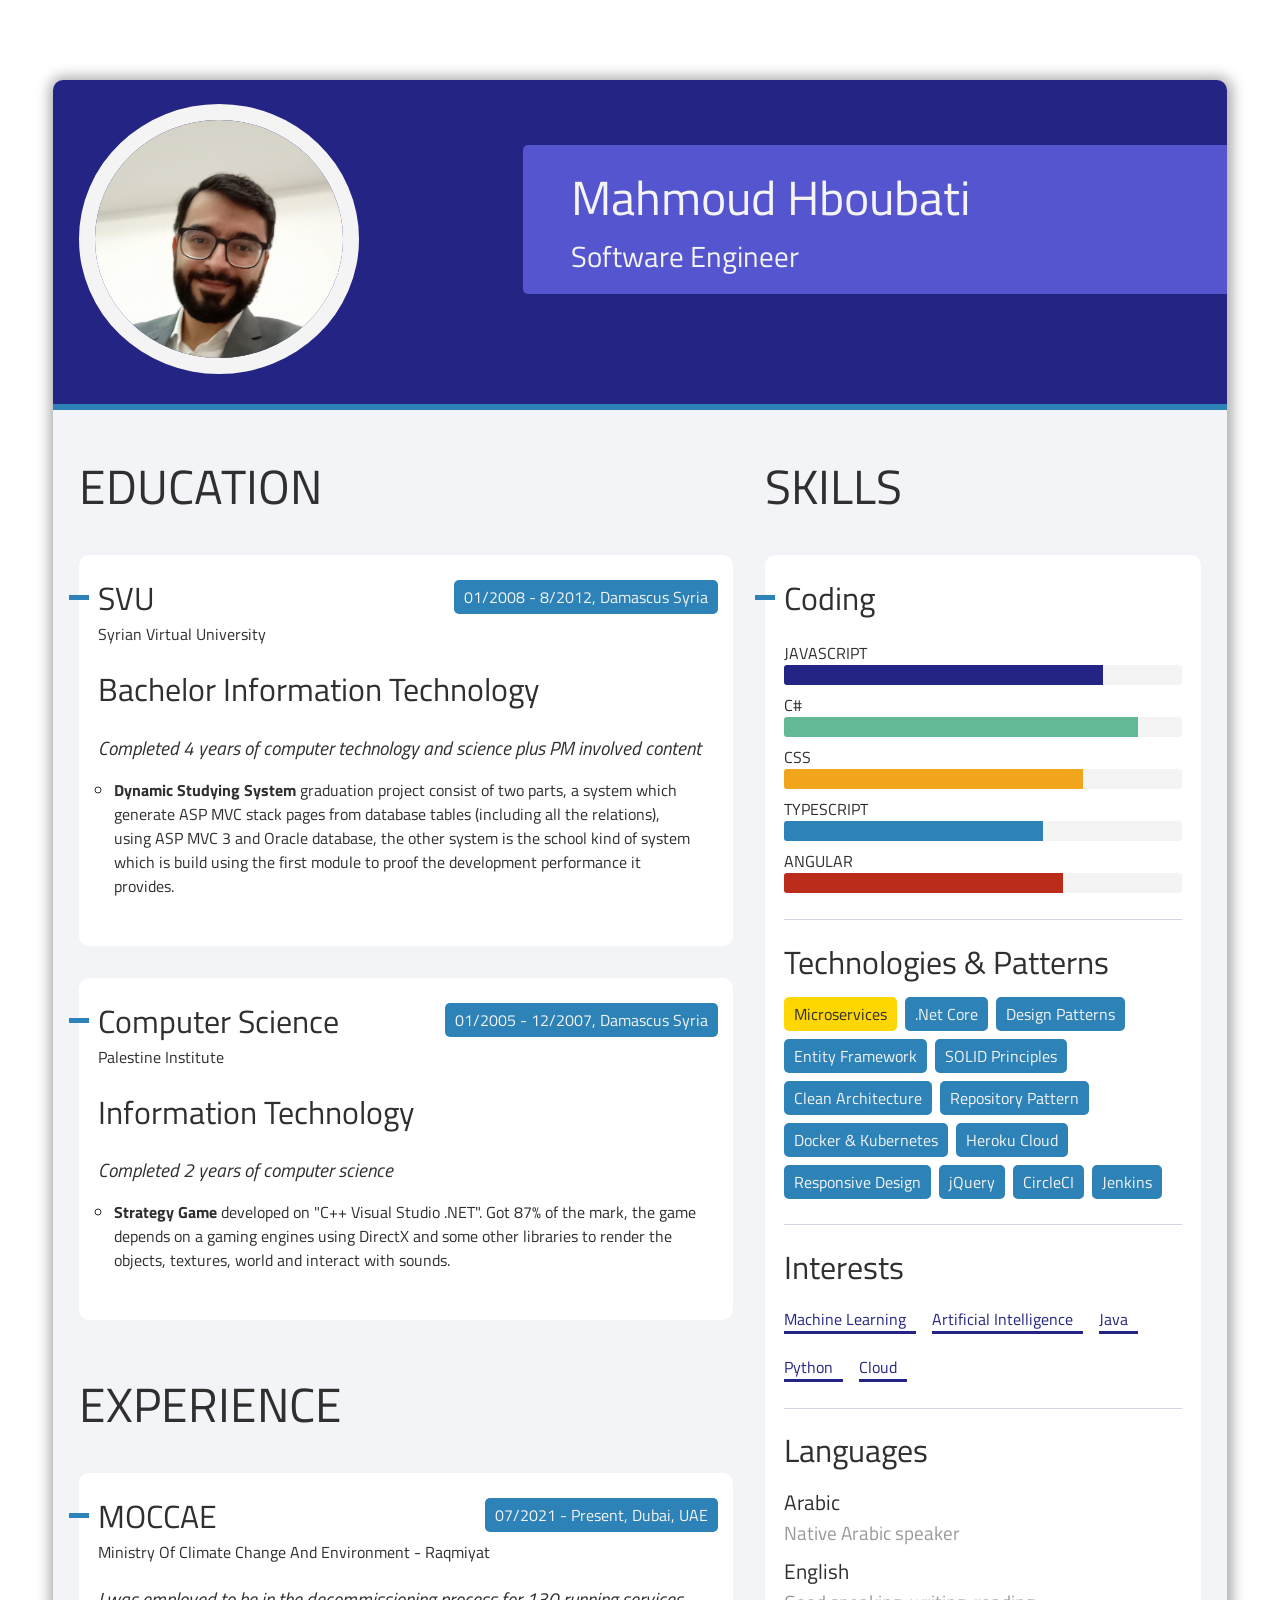
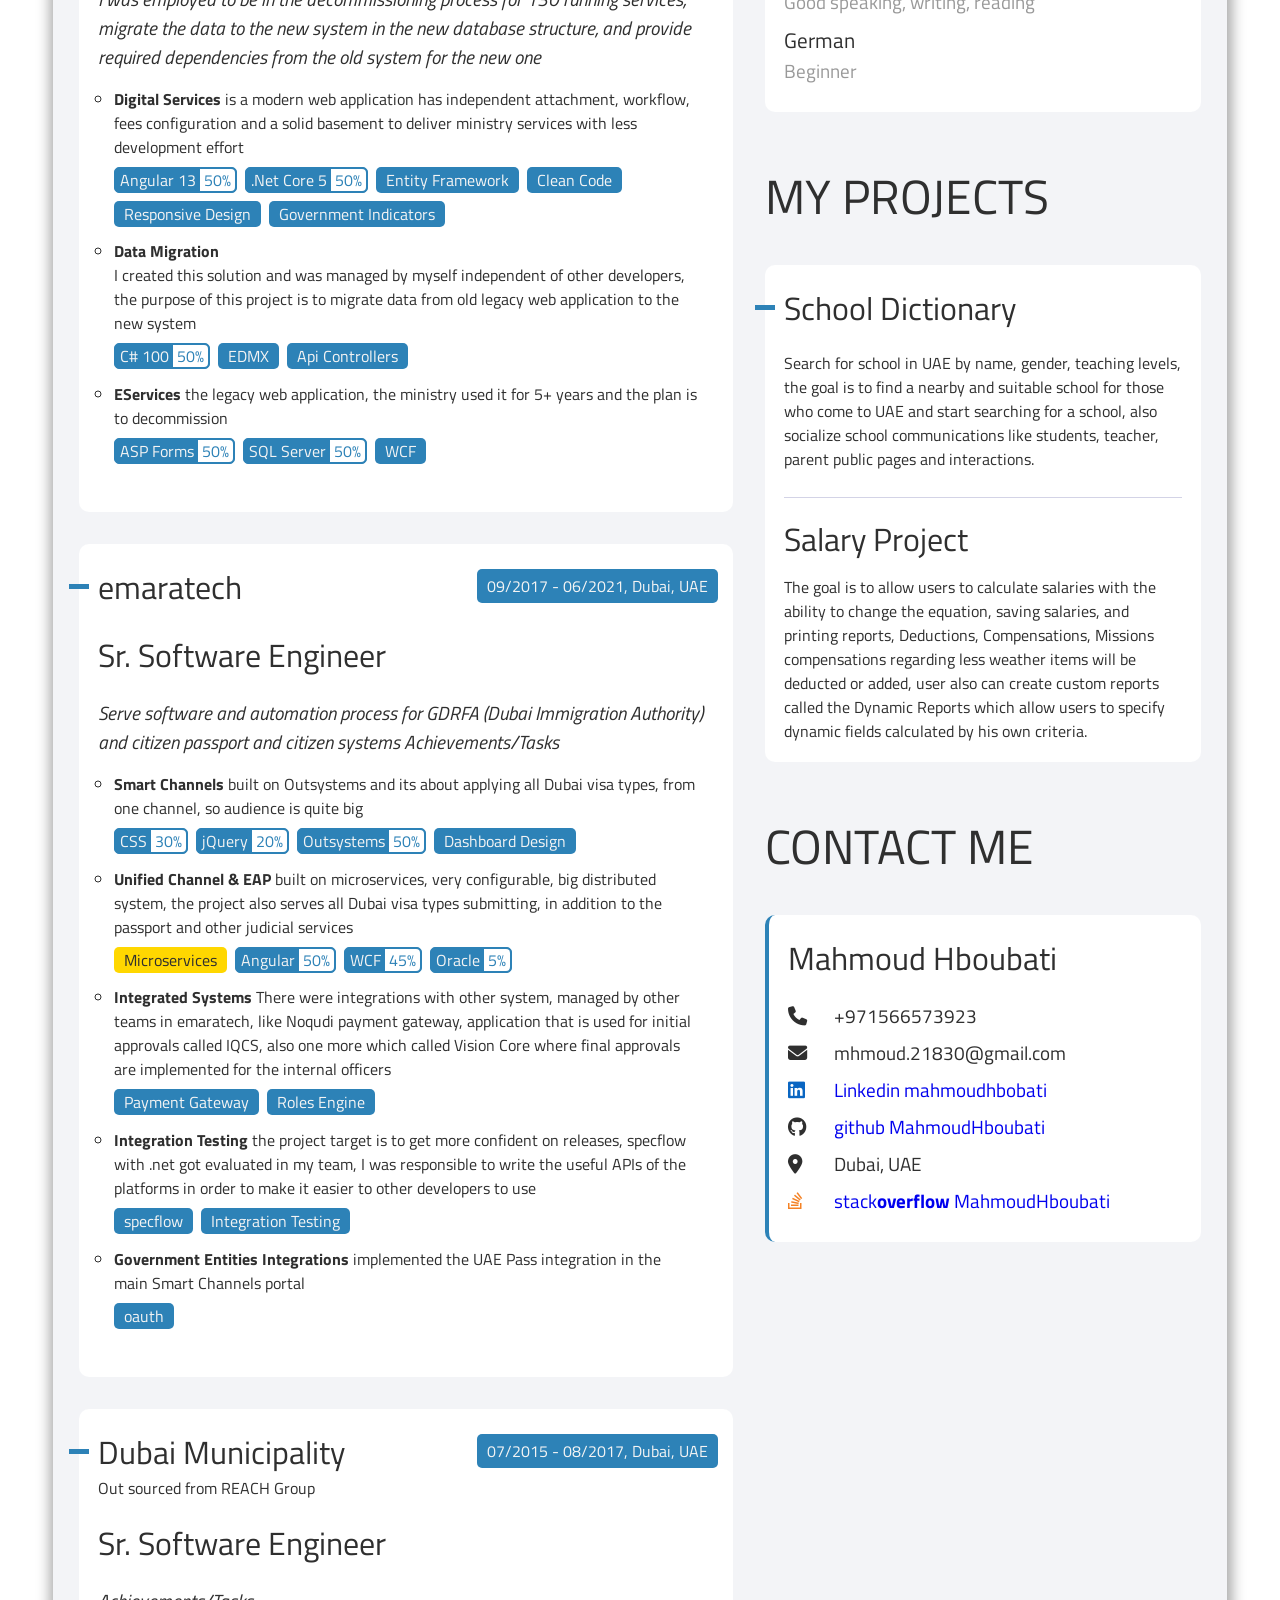
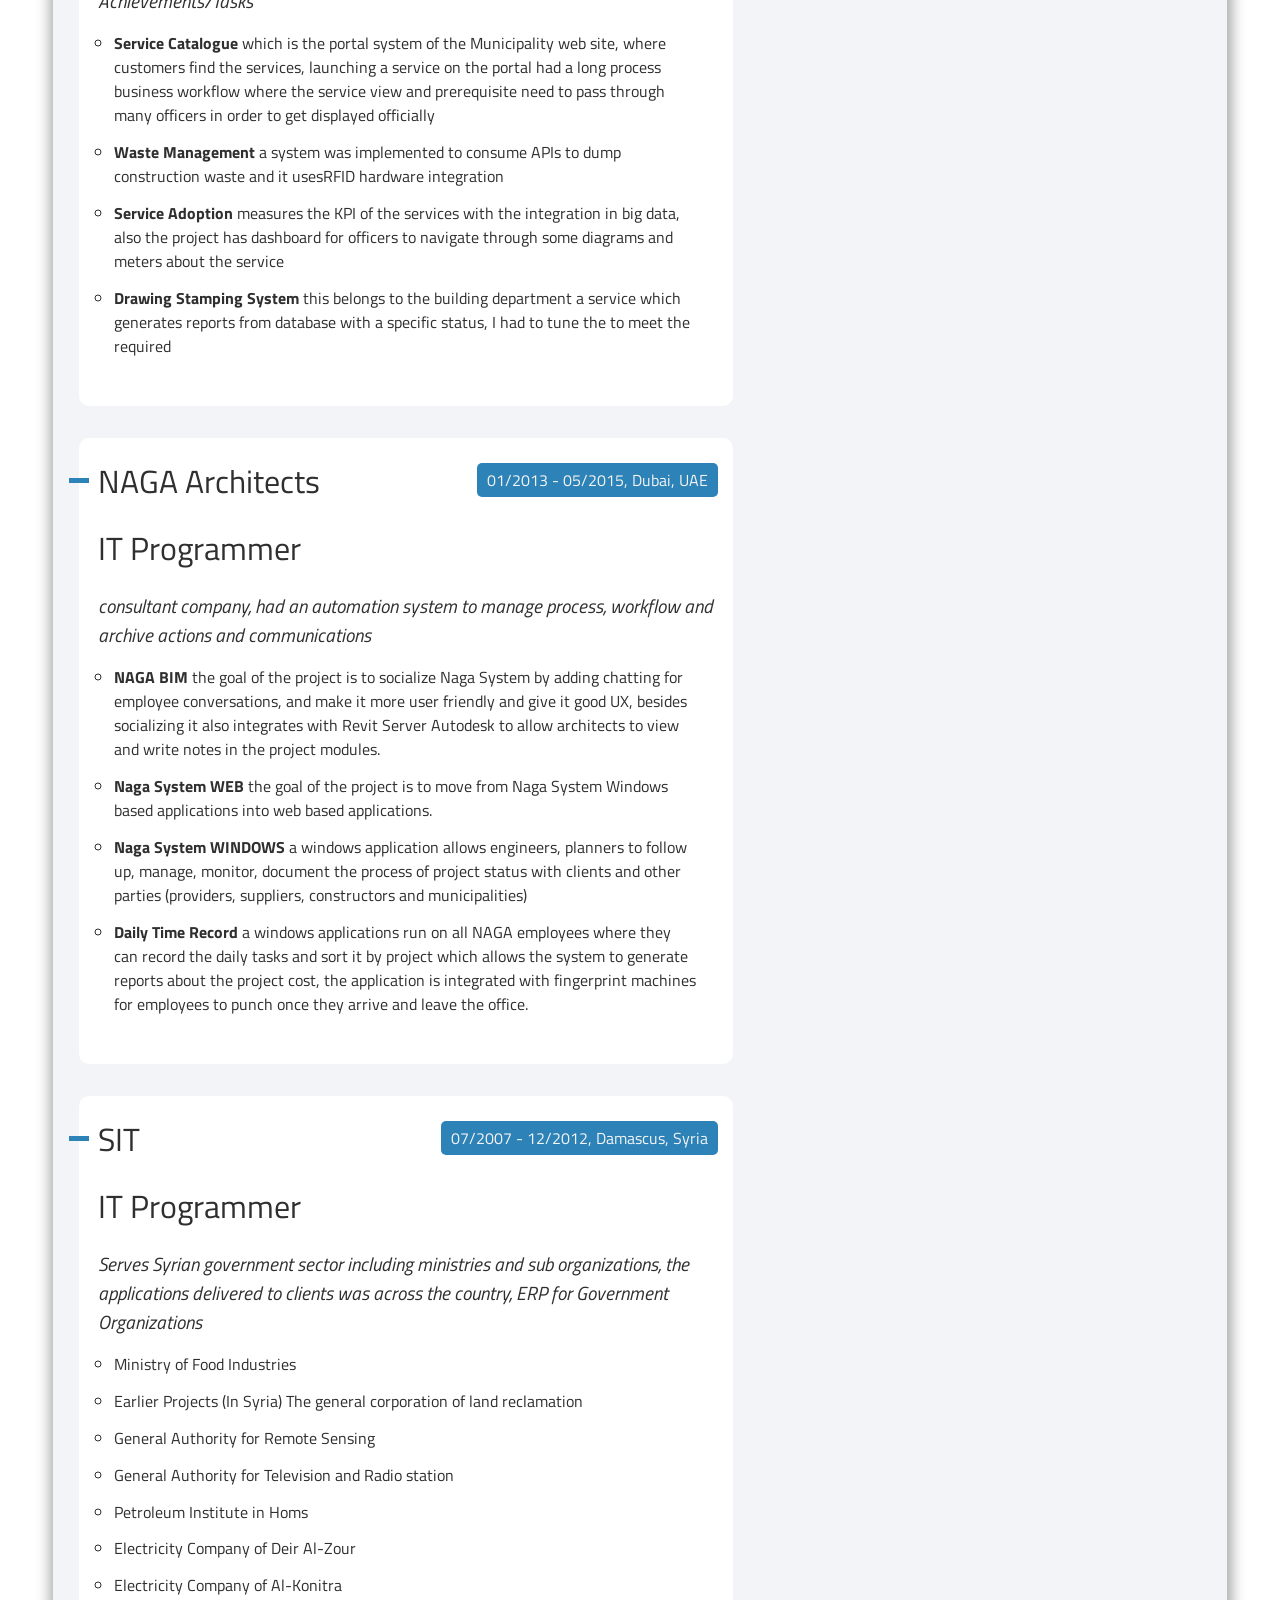
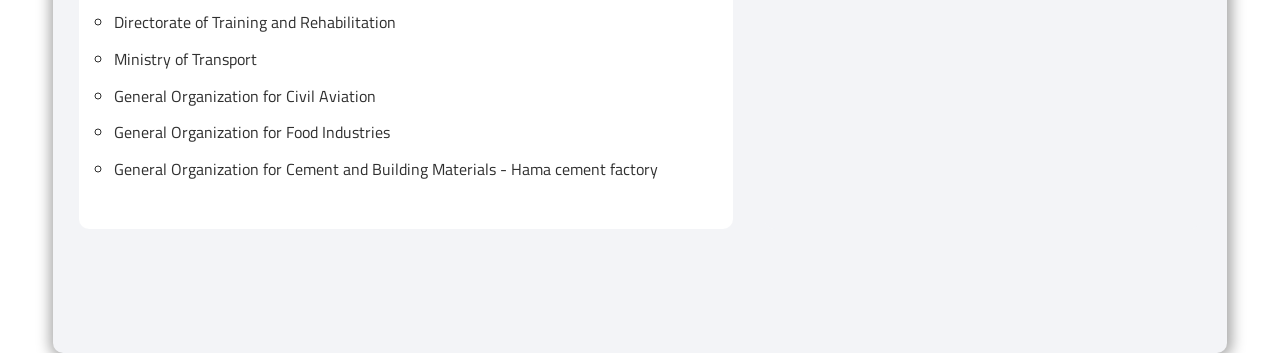
==== commit e9db6fea: "feat(experience): enhance experience section" ====
--- a/index.html
+++ b/index.html
@@ -90,6 +90,76 @@
           </div>
           <div class="side-header">Experience</div>
           <div class="card">
+            <div class="card-header">
+              MOCCAE
+              <small
+                >Ministry Of Climate Change And Environment - Raqmiyat</small
+              >
+            </div>
+            <div class="card-header card-header-small"></div>
+            <div class="badge card-badge">07/2021 - Present, Dubai, UAE</div>
+            <div class="card-body">
+              <div class="card-brief">
+                I was employed to be in the decommissioning process for 130
+                running services, migrate the data to the new system in the new
+                database structure, and provide required dependencies from the
+                old system for the new one
+              </div>
+              <ul class="list">
+                <li class="list-item">
+                  <span class="list-item-title"> Digital Services </span> is a
+                  modern web application has independent attachment, workflow,
+                  fees configuration and a solid basement to deliver ministry
+                  services with less development effort
+                  <div class="badge-container">
+                    <div class="badge badge-has-extend badge-small">
+                      Angular 13
+                      <div class="badge-extend">50%</div>
+                    </div>
+                    <div class="badge badge-has-extend badge-small">
+                      .Net Core 5
+                      <div class="badge-extend">50%</div>
+                    </div>
+                    <div class="badge badge-small">Entity Framework</div>
+                    <div class="badge badge-small">Clean Code</div>
+                    <div class="badge badge-small">Responsive Design</div>
+                    <div class="badge badge-small">Government Indicators</div>
+                  </div>
+                </li>
+                <li class="list-item">
+                  <div class="list-item-title">Data Migration</div>
+                  I created this solution and was managed by myself independent
+                  of other developers, the purpose of this project is to migrate
+                  data from old legacy web application to the new system
+                  <div class="badge-container">
+                    <div class="badge badge-has-extend badge-small">
+                      C# 100
+                      <div class="badge-extend">50%</div>
+                    </div>
+                    <div class="badge badge-small">EDMX</div>
+                    <div class="badge badge-small">Api Controllers</div>
+                  </div>
+                </li>
+                <li class="list-item">
+                  <span class="list-item-title"> EServices </span> the legacy
+                  web application, the ministry used it for 5+ years and the
+                  plan is to decommission
+                  <div class="badge-container">
+                    <div class="badge badge-has-extend badge-small">
+                      ASP Forms
+                      <div class="badge-extend">50%</div>
+                    </div>
+                    <div class="badge badge-has-extend badge-small">
+                      SQL Server
+                      <div class="badge-extend">50%</div>
+                    </div>
+                    <div class="badge badge-small">WCF</div>
+                  </div>
+                </li>
+              </ul>
+            </div>
+          </div>
+          <div class="card">
             <div class="card-header">emaratech</div>
             <div class="card-header">Sr. Software Engineer</div>
             <div class="badge card-badge">09/2017 - 06/2021, Dubai, UAE</div>
@@ -101,7 +171,7 @@
               </div>
               <ul class="list">
                 <li class="list-item">
-                  <span class="list-item-title">Smart Channel</span>
+                  <span class="list-item-title">Smart Channels</span>
                   built on Outsystems and its about applying all Dubai visa
                   types, from one channel, so audience is quite big
                   <div class="badge-container">
@@ -117,6 +187,7 @@
                       Outsystems
                       <div class="badge-extend">50%</div>
                     </div>
+                    <div class="badge badge-small">Dashboard Design</div>
                   </div>
                 </li>
                 <li class="list-item">
@@ -126,7 +197,9 @@
                   submitting, in addition to the passport and other judicial
                   services
                   <div class="badge-container">
-                    <div class="badge badge-small">Microservices</div>
+                    <div class="badge badge-small badge-golden">
+                      Microservices
+                    </div>
                     <div class="badge badge-has-extend badge-small">
                       Angular
                       <div class="badge-extend">50%</div>
@@ -143,16 +216,26 @@
                 </li>
                 <li class="list-item">
                   <span class="list-item-title">Integrated Systems</span>
-                  in the company was a challenge, they are many in order to get
-                  the user satisfaction, system needs to be highly secure,
-                  reliable, configurable
+                  There were integrations with other system, managed by other
+                  teams in emaratech, like Noqudi payment gateway, application
+                  that is used for initial approvals called IQCS, also one more
+                  which called Vision Core where final approvals are implemented
+                  for the internal officers
+                  <div class="badge-container">
+                    <div class="badge badge-small">Payment Gateway</div>
+                    <div class="badge badge-small">Roles Engine</div>
+                  </div>
                 </li>
                 <li class="list-item">
                   <span class="list-item-title">Integration Testing</span>
                   the project target is to get more confident on releases,
-                  spekflow with .net got evaluated in my team, I was responsible
+                  specflow with .net got evaluated in my team, I was responsible
                   to write the useful APIs of the platforms in order to make it
                   easier to other developers to use
+                  <div class="badge-container">
+                    <div class="badge badge-small">specflow</div>
+                    <div class="badge badge-small">Integration Testing</div>
+                  </div>
                 </li>
                 <li class="list-item">
                   <span class="list-item-title"
@@ -160,12 +243,17 @@
                   >
                   implemented the UAE Pass integration in the main Smart
                   Channels portal
-                </li>
-              </ul>
-            </div>
-          </div>
-          <div class="card">
-            <div class="card-header">Dubai Municipality</div>
+                  <div class="badge-container">
+                    <div class="badge badge-small">oauth</div>
+                  </div>
+                </li>
+              </ul>
+            </div>
+          </div>
+          <div class="card">
+            <div class="card-header">
+              Dubai Municipality <small>Out sourced from REACH Group</small>
+            </div>
             <div class="card-header">Sr. Software Engineer</div>
             <div class="badge card-badge">07/2015 - 08/2017, Dubai, UAE</div>
             <div class="card-body">
@@ -284,61 +372,6 @@
           </div>
         </div>
         <div class="side side-small">
-          <div class="side-header">Contact Me</div>
-          <div class="card card-side-border">
-            <div class="card-header">Mahmoud Hboubati</div>
-            <div class="card-body">
-              <div class="detail gap-1">
-                <div class="detail-icon">
-                  <i class="fa-solid fa-phone"></i>
-                </div>
-                <div class="detail-value">+971566573923</div>
-              </div>
-              <div class="detail gap-1">
-                <div class="detail-icon">
-                  <i class="fa-solid fa-envelope"></i>
-                </div>
-                <div class="detail-value">mhmoud.21830@gmail.com</div>
-              </div>
-              <div class="detail color-linkedin gap-1">
-                <div class="detail-icon">
-                  <i class="fa-brands fa-linkedin"></i>
-                </div>
-                <div class="detail-value">
-                  <a href="https://www.linkedin.com/in/mahmoudhbobati/"
-                    >Linkedin mahmoudhbobati</a
-                  >
-                </div>
-              </div>
-              <div class="detail gap-1">
-                <div class="detail-icon">
-                  <i class="fa-brands fa-github"></i>
-                </div>
-                <div class="detail-value">
-                  <a href="https://github.com/MahmoudHboubati"
-                    >github MahmoudHboubati</a
-                  >
-                </div>
-              </div>
-              <div class="detail gap-1">
-                <div class="detail-icon">
-                  <i class="fa-solid fa-location-dot"></i>
-                </div>
-                <div class="detail-value">Dubai, UAE</div>
-              </div>
-              <div class="detail color-stackoverflow gap-1">
-                <div class="detail-icon">
-                  <i class="fa-brands fa-stack-overflow"></i>
-                </div>
-                <div class="detail-value">
-                  <a
-                    href="https://stackoverflow.com/users/2808137/mahmoud-hboubati"
-                    >stack<b>overflow</b> MahmoudHboubati</a
-                  >
-                </div>
-              </div>
-            </div>
-          </div>
           <div class="side-header">Skills</div>
           <div class="card">
             <div class="card-header">Coding</div>
@@ -396,7 +429,7 @@
             <div class="card-header">Technologies & Patterns</div>
             <div class="card-body">
               <div class="badge-container">
-                <div class="badge">Microservices</div>
+                <div class="badge badge-golden">Microservices</div>
 
                 <div class="badge">.Net Core</div>
                 <div class="badge">Design Patterns</div>
@@ -473,6 +506,61 @@
               specify dynamic fields calculated by his own criteria.
             </div>
           </div>
+          <div class="side-header">Contact Me</div>
+          <div class="card card-side-border">
+            <div class="card-header">Mahmoud Hboubati</div>
+            <div class="card-body">
+              <div class="detail gap-1">
+                <div class="detail-icon">
+                  <i class="fa-solid fa-phone"></i>
+                </div>
+                <div class="detail-value">+971566573923</div>
+              </div>
+              <div class="detail gap-1">
+                <div class="detail-icon">
+                  <i class="fa-solid fa-envelope"></i>
+                </div>
+                <div class="detail-value">mhmoud.21830@gmail.com</div>
+              </div>
+              <div class="detail color-linkedin gap-1">
+                <div class="detail-icon">
+                  <i class="fa-brands fa-linkedin"></i>
+                </div>
+                <div class="detail-value">
+                  <a href="https://www.linkedin.com/in/mahmoudhbobati/"
+                    >Linkedin mahmoudhbobati</a
+                  >
+                </div>
+              </div>
+              <div class="detail gap-1">
+                <div class="detail-icon">
+                  <i class="fa-brands fa-github"></i>
+                </div>
+                <div class="detail-value">
+                  <a href="https://github.com/MahmoudHboubati"
+                    >github MahmoudHboubati</a
+                  >
+                </div>
+              </div>
+              <div class="detail gap-1">
+                <div class="detail-icon">
+                  <i class="fa-solid fa-location-dot"></i>
+                </div>
+                <div class="detail-value">Dubai, UAE</div>
+              </div>
+              <div class="detail color-stackoverflow gap-1">
+                <div class="detail-icon">
+                  <i class="fa-brands fa-stack-overflow"></i>
+                </div>
+                <div class="detail-value">
+                  <a
+                    href="https://stackoverflow.com/users/2808137/mahmoud-hboubati"
+                    >stack<b>overflow</b> MahmoudHboubati</a
+                  >
+                </div>
+              </div>
+            </div>
+          </div>
         </div>
       </section>
     </main>
--- a/style.css
+++ b/style.css
@@ -17,6 +17,8 @@
   --success: #63b995;
   --warning: #f15946;
   --danger: #bc2c1a;
+
+  --golden: gold;
 }
 
 * {
@@ -31,6 +33,7 @@
 body {
   font-size: 16px;
   font-family: "Titillium Web", sans-serif;
+  color: var(--dark);
 }
 
 h1 {
@@ -67,10 +70,10 @@
 
 .section.section-head .section-head-line {
   position: absolute;
-  top: 5rem;
+  top: 20%;
   right: 0;
-  width: 60vw;
-  max-width: 38vw;
+  width: 60%;
+  max-width: 60%;
   background-color: var(--primary-light);
   font-size: 3rem;
   padding: 1rem 3rem;
@@ -109,7 +112,7 @@
 }
 
 .avatar {
-  width: 12vw;
+  width: 25%;
   border-radius: 50%;
   border: 1rem solid var(--light);
 }
@@ -127,6 +130,11 @@
   padding: 5px 10px;
   border-radius: 5px;
   width: fit-content;
+}
+
+.badge.badge-golden {
+  color: var(--dark);
+  background-color: var(--golden);
 }
 
 .badge-small {
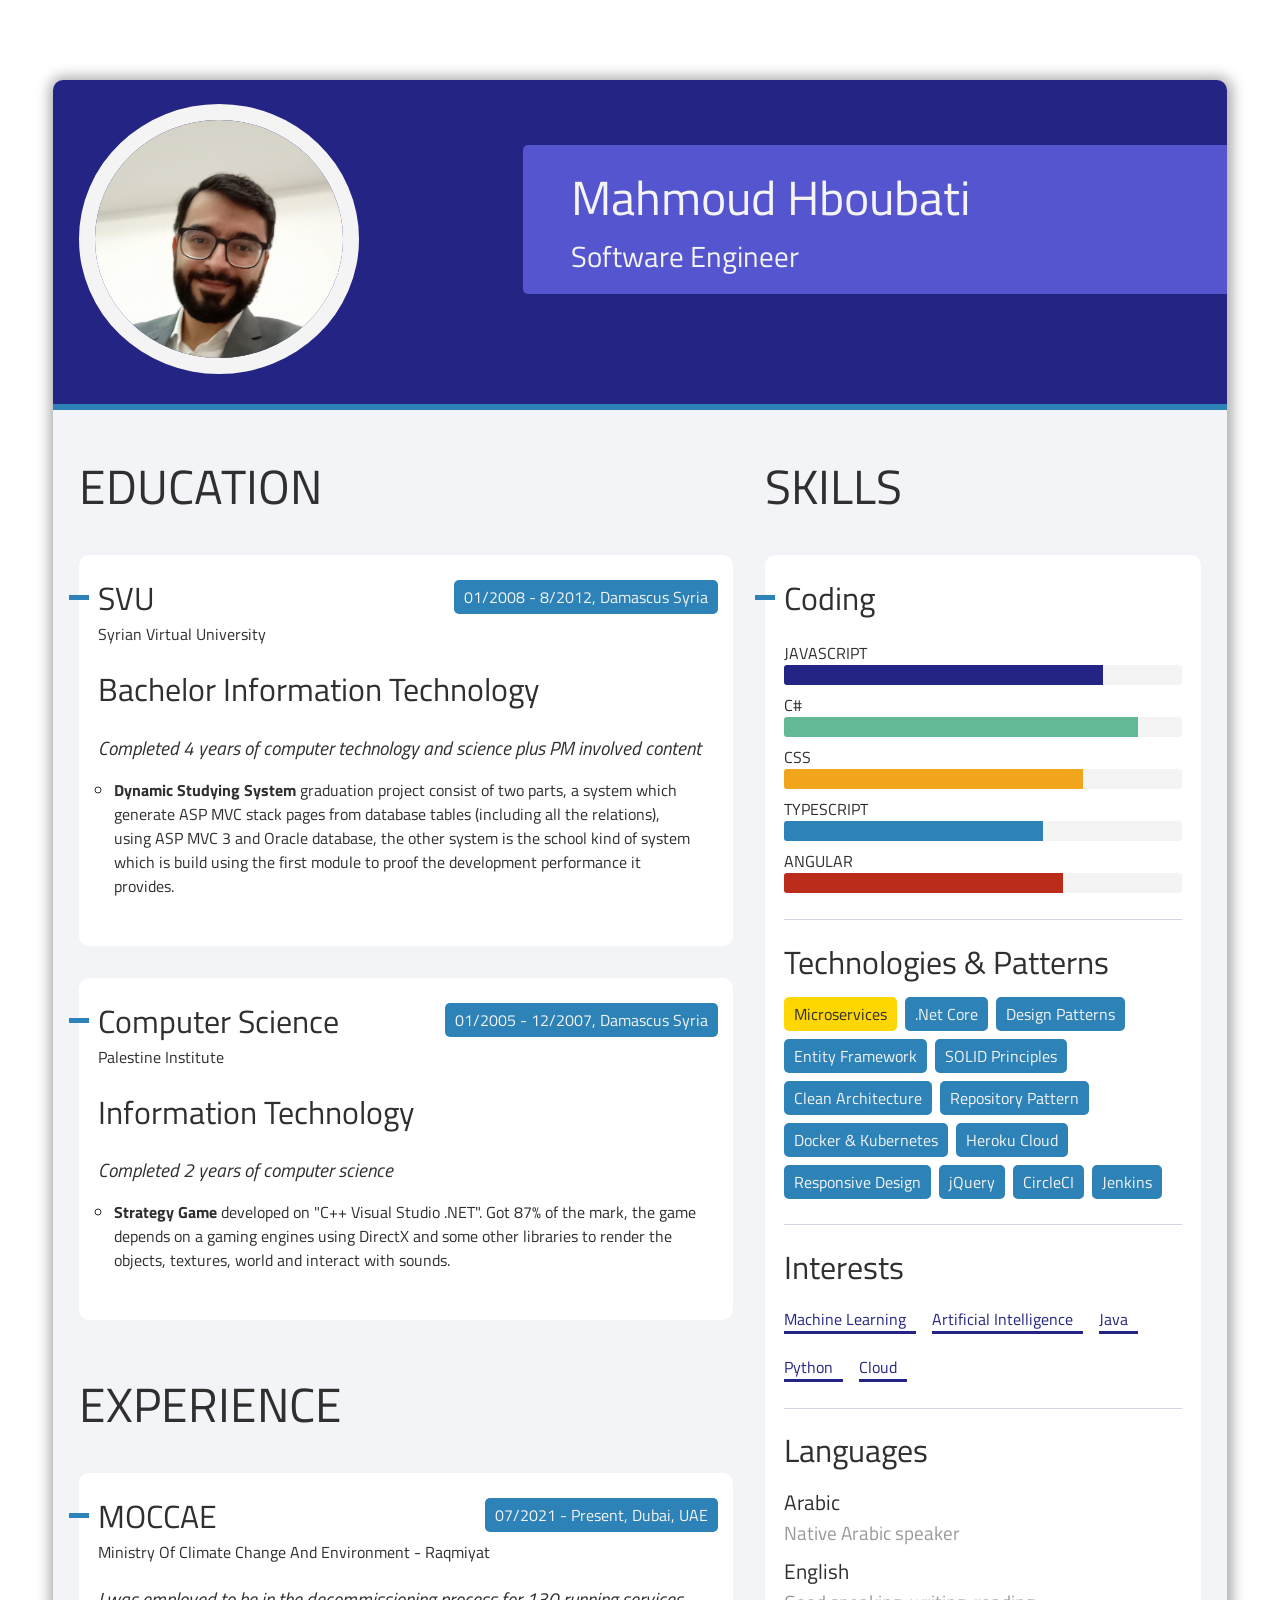
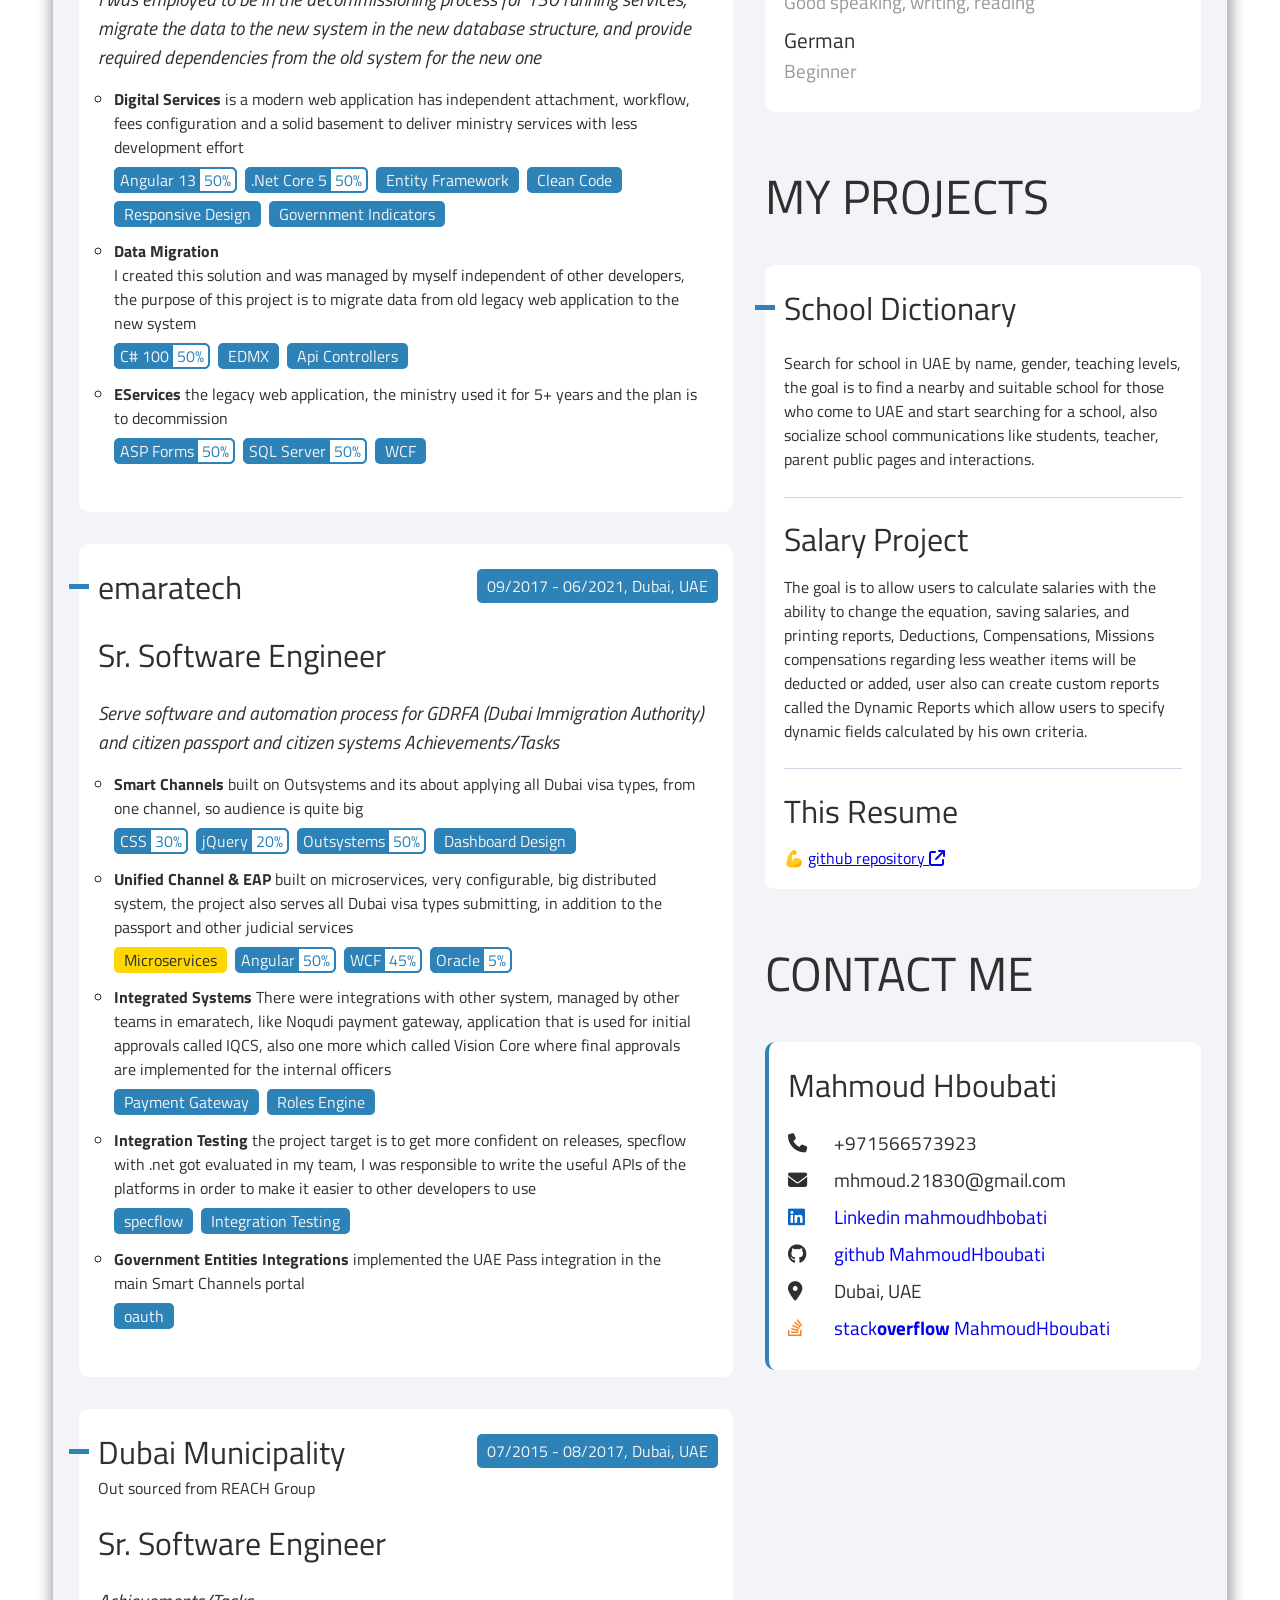
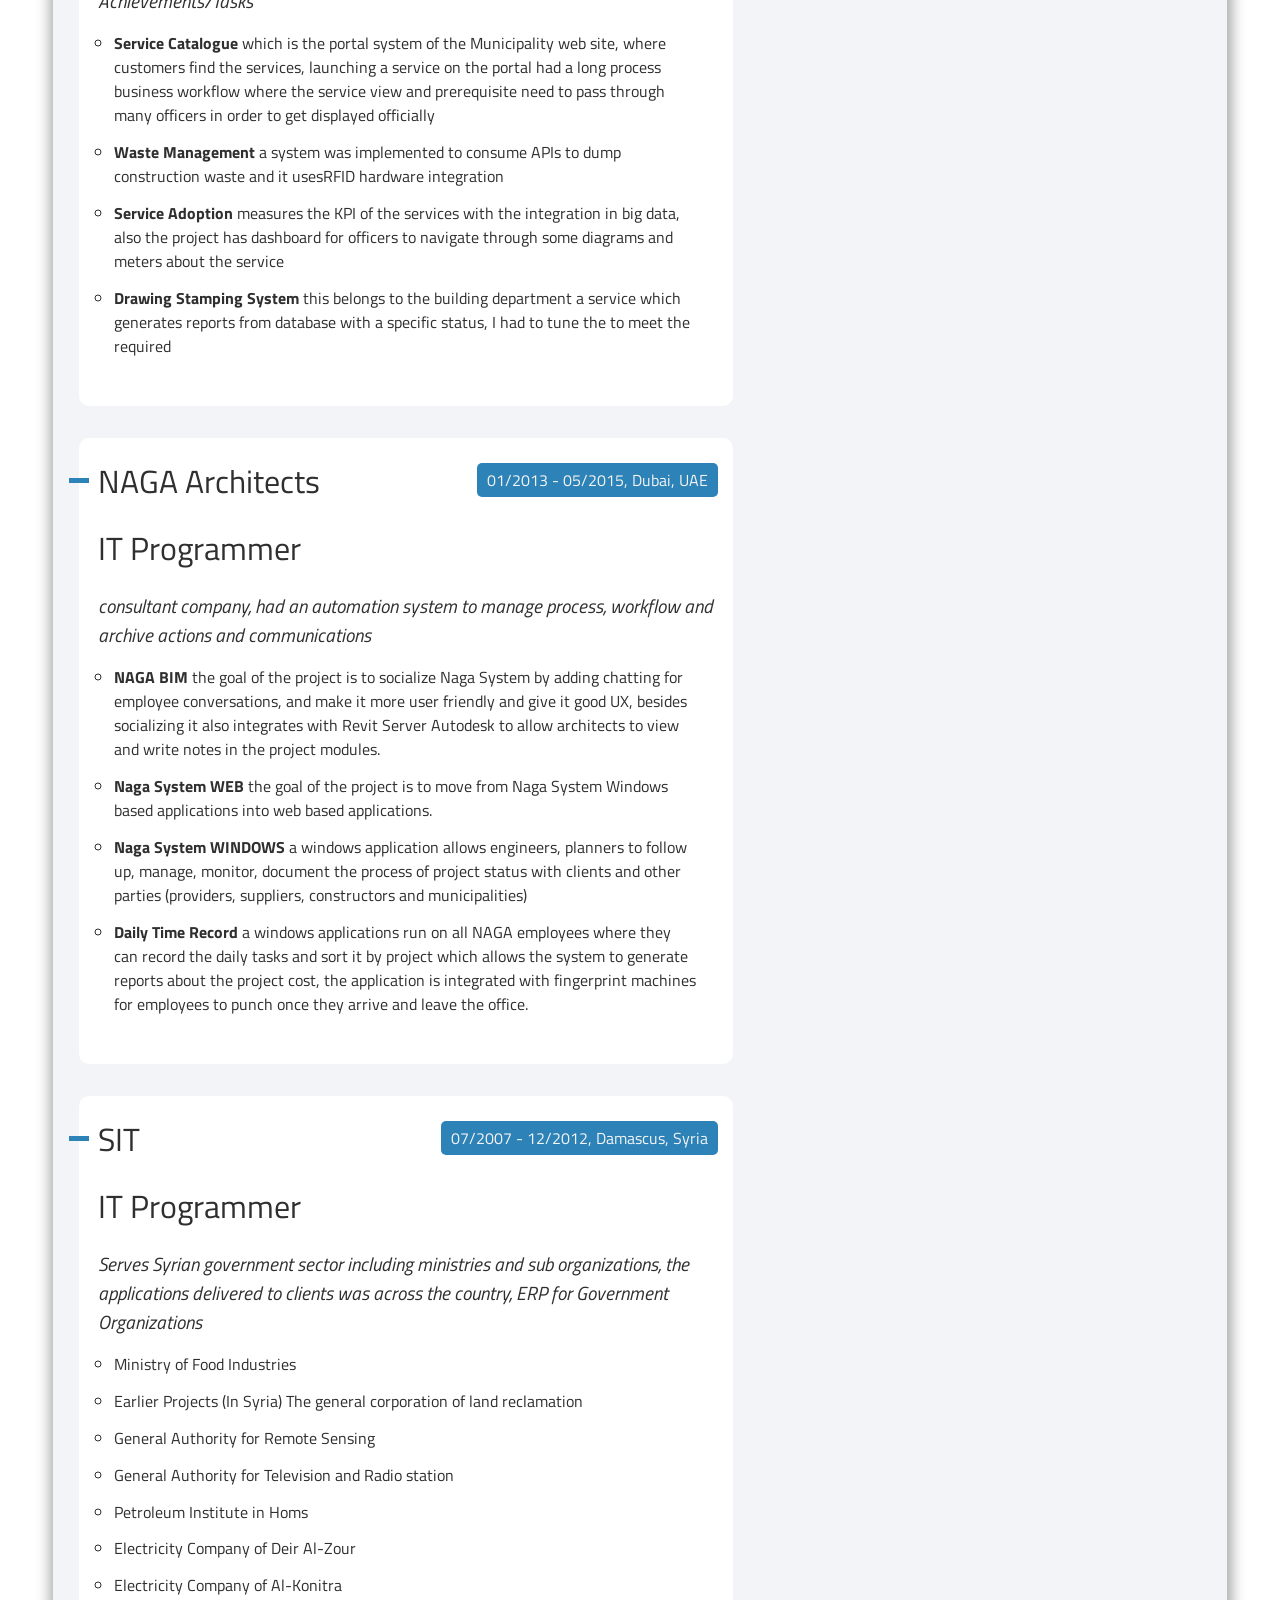
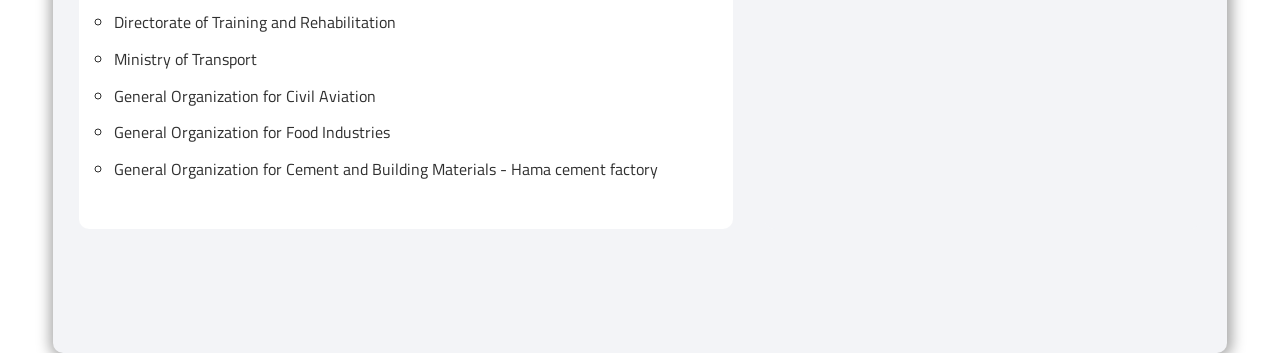
==== commit 3571405f: "feat(my-projects): add this as a project :sweat_smile:" ====
--- a/index.html
+++ b/index.html
@@ -505,6 +505,17 @@
               custom reports called the Dynamic Reports which allow users to
               specify dynamic fields calculated by his own criteria.
             </div>
+            <div class="card-separator"></div>
+            <div class="card-header">This Resume</div>
+            <div class="card-body">
+              💪
+              <a
+                href="https://github.com/MahmoudHboubati/portfolio"
+                target="_blank"
+                >github repository
+                <i class="fa-solid fa-arrow-up-right-from-square"></i
+              ></a>
+            </div>
           </div>
           <div class="side-header">Contact Me</div>
           <div class="card card-side-border">
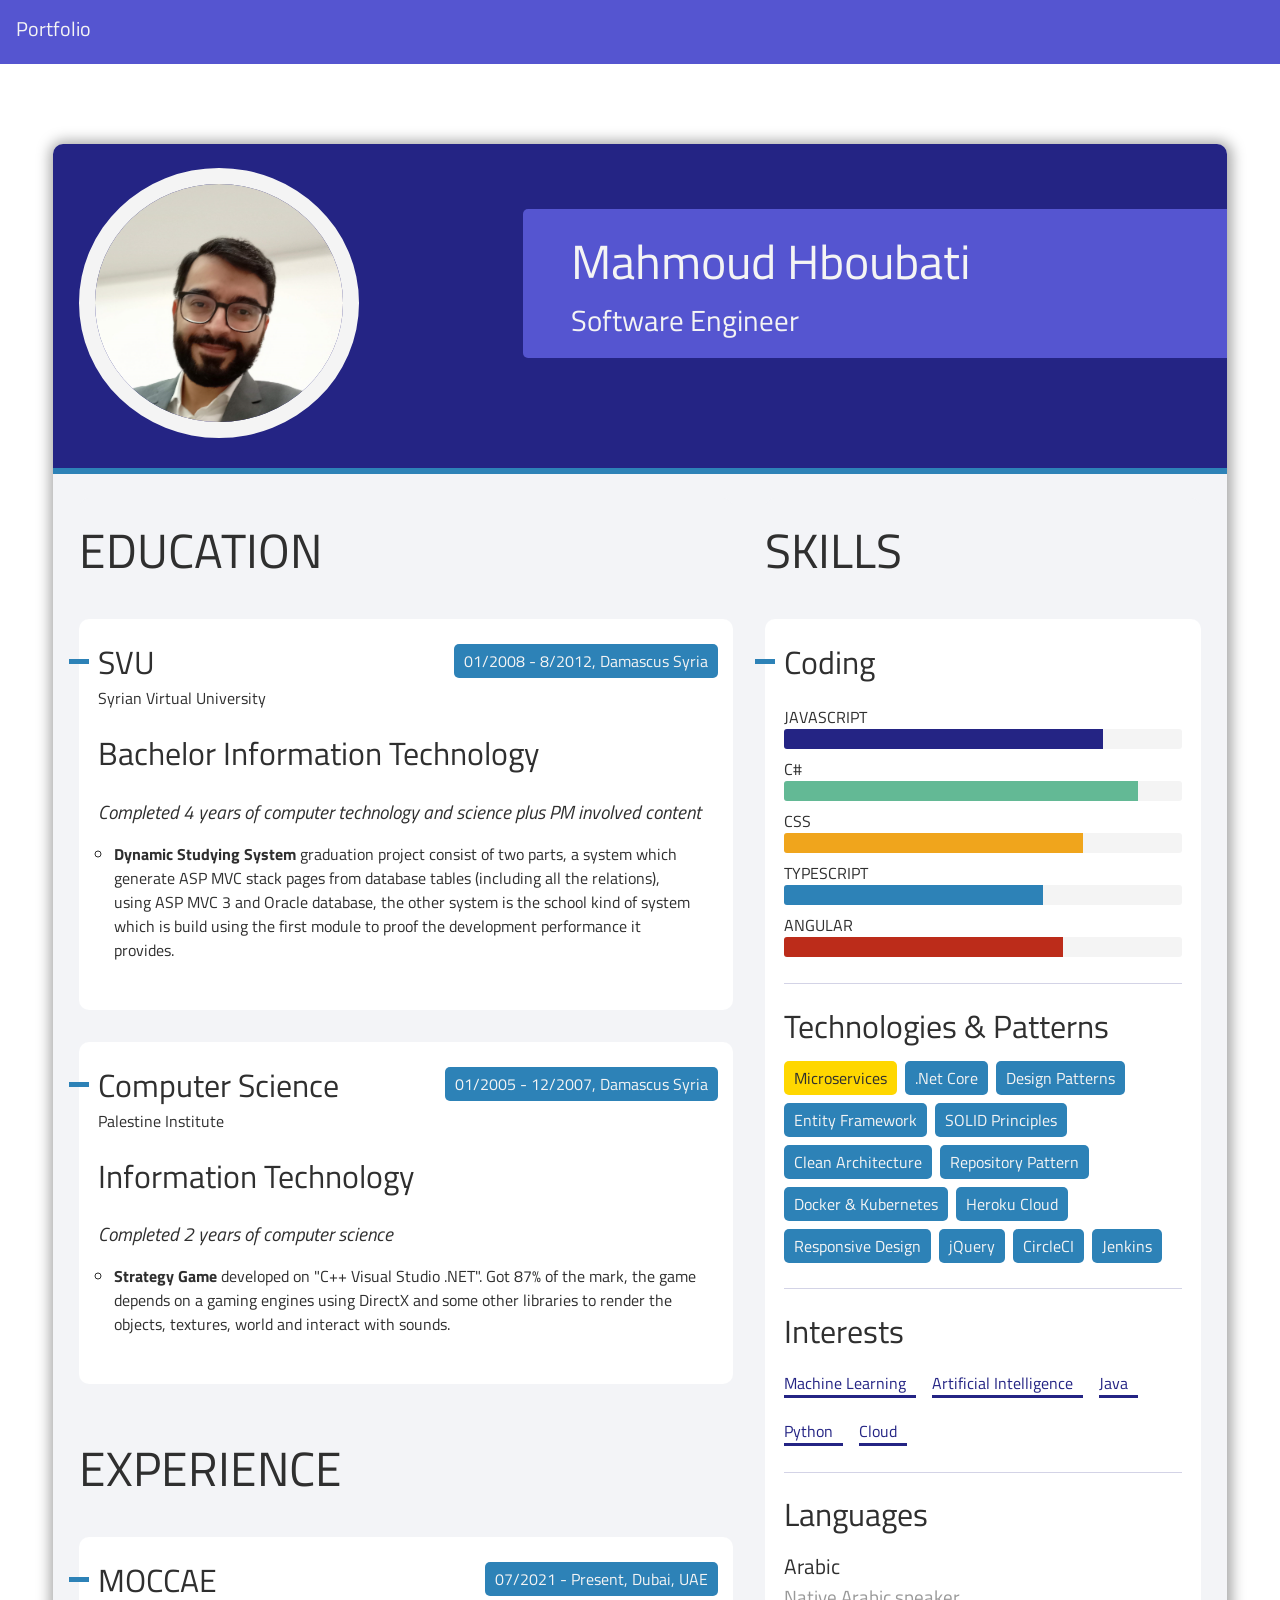
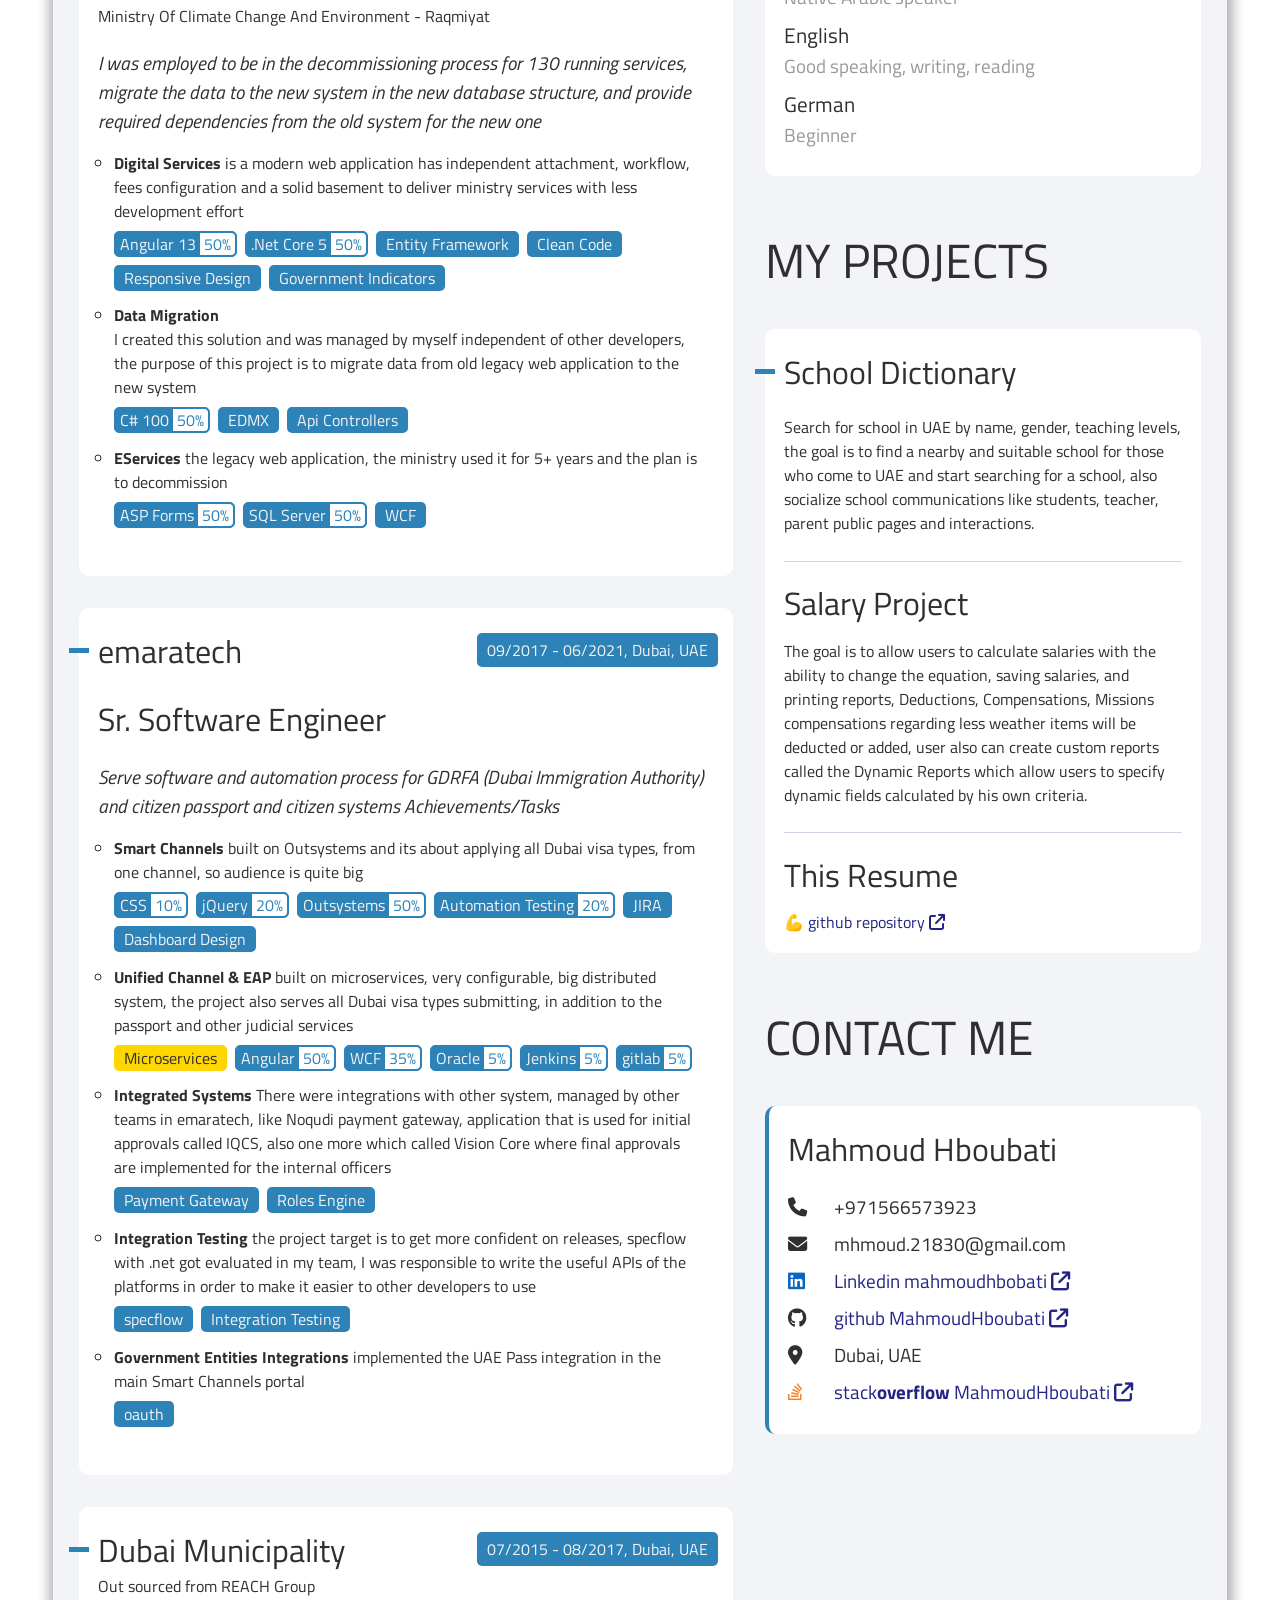
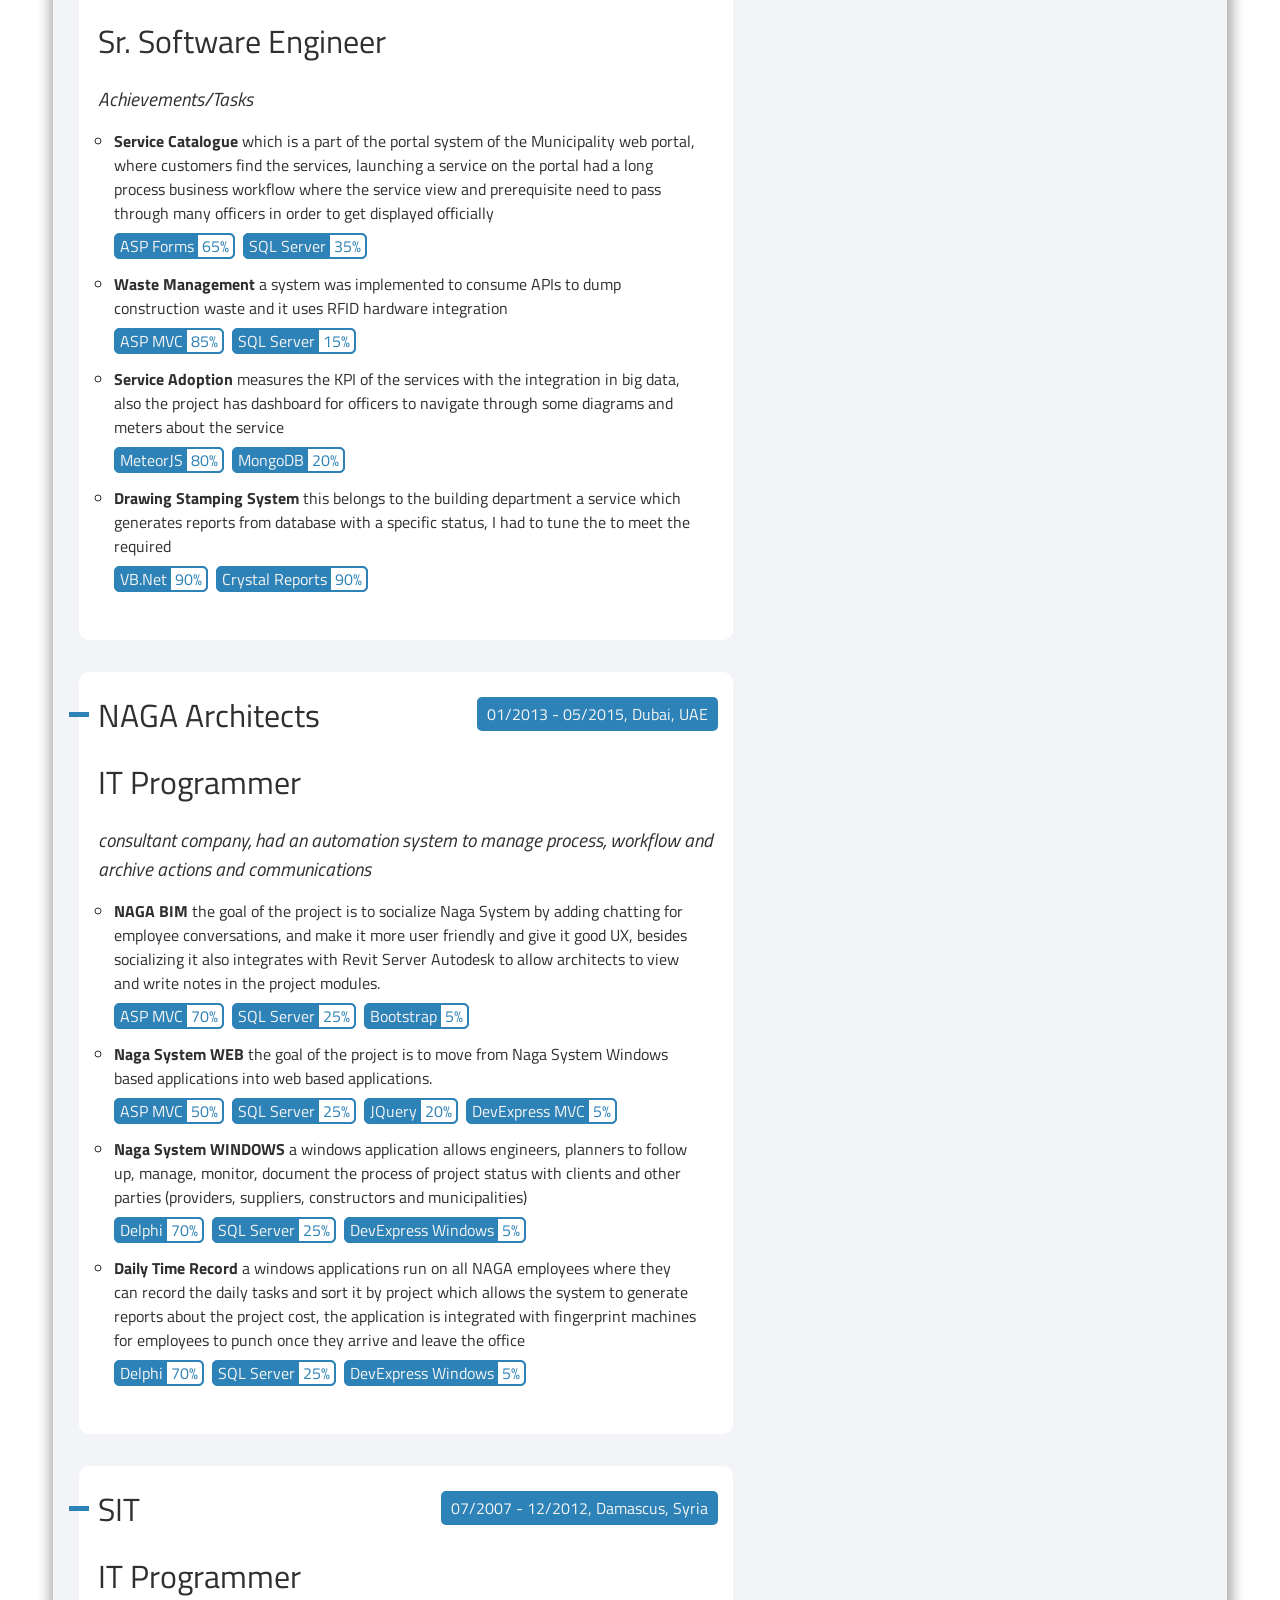
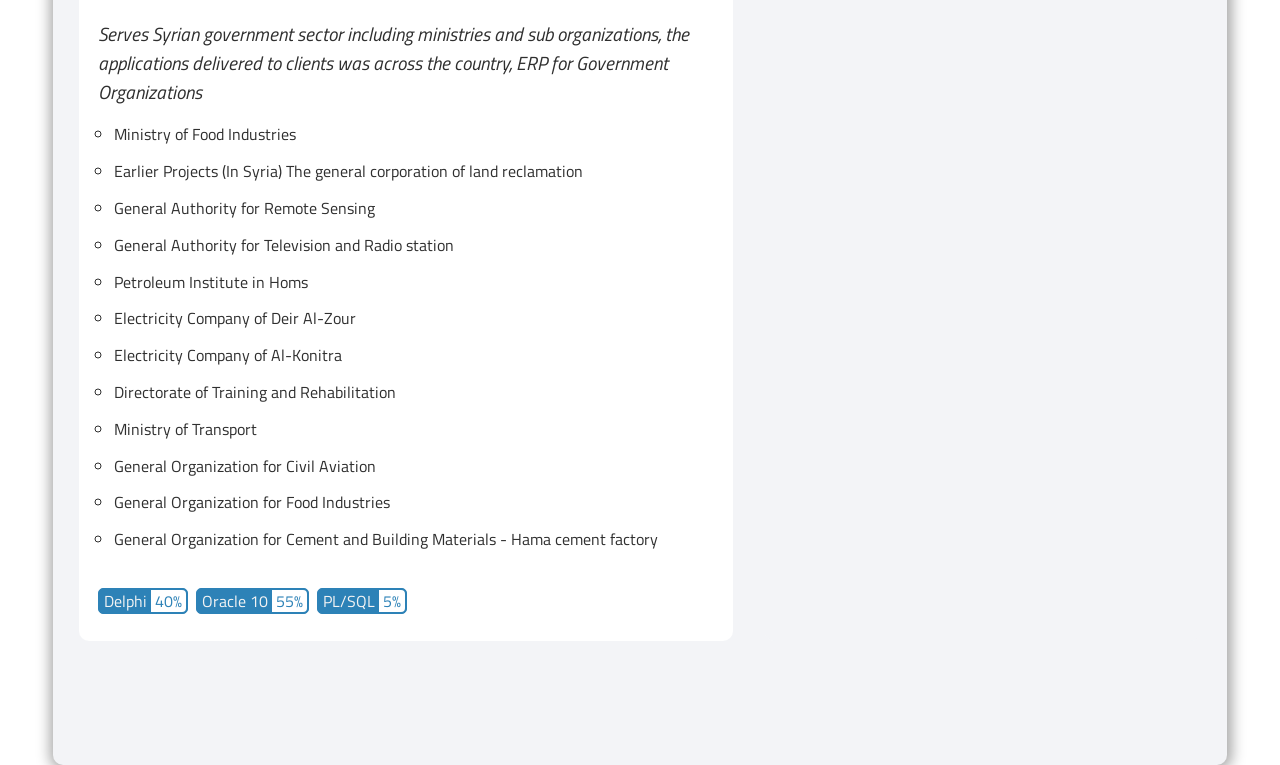
==== commit 5ec9c67a: "feat(experience): add badges to the rest of experience" ====
--- a/index.html
+++ b/index.html
@@ -18,6 +18,9 @@
     <link rel="stylesheet" href="/assets/styles/responsive.css" />
   </head>
   <body>
+    <nav class="nav-bar">
+      <a href="#" class="navbar-brand">Portfolio</a>
+    </nav>
     <!-- <div class="background"></div> -->
     <main class="container">
       <section class="section section-head">
@@ -177,7 +180,7 @@
                   <div class="badge-container">
                     <div class="badge badge-has-extend badge-small">
                       CSS
-                      <div class="badge-extend">30%</div>
+                      <div class="badge-extend">10%</div>
                     </div>
                     <div class="badge badge-has-extend badge-small">
                       jQuery
@@ -187,6 +190,11 @@
                       Outsystems
                       <div class="badge-extend">50%</div>
                     </div>
+                    <div class="badge badge-has-extend badge-small">
+                      Automation Testing
+                      <div class="badge-extend">20%</div>
+                    </div>
+                    <div class="badge badge-small">JIRA</div>
                     <div class="badge badge-small">Dashboard Design</div>
                   </div>
                 </li>
@@ -206,10 +214,18 @@
                     </div>
                     <div class="badge badge-has-extend badge-small">
                       WCF
-                      <div class="badge-extend">45%</div>
+                      <div class="badge-extend">35%</div>
                     </div>
                     <div class="badge badge-has-extend badge-small">
                       Oracle
+                      <div class="badge-extend">5%</div>
+                    </div>
+                    <div class="badge badge-has-extend badge-small">
+                      Jenkins
+                      <div class="badge-extend">5%</div>
+                    </div>
+                    <div class="badge badge-has-extend badge-small">
+                      gitlab
                       <div class="badge-extend">5%</div>
                     </div>
                   </div>
@@ -261,28 +277,68 @@
               <ul class="list">
                 <li class="list-item">
                   <span class="list-item-title">Service Catalogue</span>
-                  which is the portal system of the Municipality web site, where
-                  customers find the services, launching a service on the portal
-                  had a long process business workflow where the service view
-                  and prerequisite need to pass through many officers in order
-                  to get displayed officially
+                  which is a part of the portal system of the Municipality web
+                  portal, where customers find the services, launching a service
+                  on the portal had a long process business workflow where the
+                  service view and prerequisite need to pass through many
+                  officers in order to get displayed officially
+                  <div class="badge-container">
+                    <div class="badge badge-has-extend badge-small">
+                      ASP Forms
+                      <div class="badge-extend">65%</div>
+                    </div>
+                    <div class="badge badge-has-extend badge-small">
+                      SQL Server
+                      <div class="badge-extend">35%</div>
+                    </div>
+                  </div>
                 </li>
                 <li class="list-item">
                   <span class="list-item-title">Waste Management</span>
                   a system was implemented to consume APIs to dump construction
-                  waste and it usesRFID hardware integration
+                  waste and it uses RFID hardware integration
+                  <div class="badge-container">
+                    <div class="badge badge-has-extend badge-small">
+                      ASP MVC
+                      <div class="badge-extend">85%</div>
+                    </div>
+                    <div class="badge badge-has-extend badge-small">
+                      SQL Server
+                      <div class="badge-extend">15%</div>
+                    </div>
+                  </div>
                 </li>
                 <li class="list-item">
                   <span class="list-item-title">Service Adoption</span>
                   measures the KPI of the services with the integration in big
                   data, also the project has dashboard for officers to navigate
                   through some diagrams and meters about the service
+                  <div class="badge-container">
+                    <div class="badge badge-has-extend badge-small">
+                      MeteorJS
+                      <div class="badge-extend">80%</div>
+                    </div>
+                    <div class="badge badge-has-extend badge-small">
+                      MongoDB
+                      <div class="badge-extend">20%</div>
+                    </div>
+                  </div>
                 </li>
                 <li class="list-item">
                   <span class="list-item-title">Drawing Stamping System</span>
                   this belongs to the building department a service which
                   generates reports from database with a specific status, I had
                   to tune the to meet the required
+                  <div class="badge-container">
+                    <div class="badge badge-has-extend badge-small">
+                      VB.Net
+                      <div class="badge-extend">90%</div>
+                    </div>
+                    <div class="badge badge-has-extend badge-small">
+                      Crystal Reports
+                      <div class="badge-extend">90%</div>
+                    </div>
+                  </div>
                 </li>
               </ul>
             </div>
@@ -304,11 +360,43 @@
                   friendly and give it good UX, besides socializing it also
                   integrates with Revit Server Autodesk to allow architects to
                   view and write notes in the project modules.
+                  <div class="badge-container">
+                    <div class="badge badge-has-extend badge-small">
+                      ASP MVC
+                      <div class="badge-extend">70%</div>
+                    </div>
+                    <div class="badge badge-has-extend badge-small">
+                      SQL Server
+                      <div class="badge-extend">25%</div>
+                    </div>
+                    <div class="badge badge-has-extend badge-small">
+                      Bootstrap
+                      <div class="badge-extend">5%</div>
+                    </div>
+                  </div>
                 </li>
                 <li class="list-item">
                   <span class="list-item-title">Naga System WEB</span>
                   the goal of the project is to move from Naga System Windows
                   based applications into web based applications.
+                  <div class="badge-container">
+                    <div class="badge badge-has-extend badge-small">
+                      ASP MVC
+                      <div class="badge-extend">50%</div>
+                    </div>
+                    <div class="badge badge-has-extend badge-small">
+                      SQL Server
+                      <div class="badge-extend">25%</div>
+                    </div>
+                    <div class="badge badge-has-extend badge-small">
+                      JQuery
+                      <div class="badge-extend">20%</div>
+                    </div>
+                    <div class="badge badge-has-extend badge-small">
+                      DevExpress MVC
+                      <div class="badge-extend">5%</div>
+                    </div>
+                  </div>
                 </li>
                 <li class="list-item">
                   <span class="list-item-title">Naga System WINDOWS</span>
@@ -316,6 +404,20 @@
                   manage, monitor, document the process of project status with
                   clients and other parties (providers, suppliers, constructors
                   and municipalities)
+                  <div class="badge-container">
+                    <div class="badge badge-has-extend badge-small">
+                      Delphi
+                      <div class="badge-extend">70%</div>
+                    </div>
+                    <div class="badge badge-has-extend badge-small">
+                      SQL Server
+                      <div class="badge-extend">25%</div>
+                    </div>
+                    <div class="badge badge-has-extend badge-small">
+                      DevExpress Windows
+                      <div class="badge-extend">5%</div>
+                    </div>
+                  </div>
                 </li>
                 <li class="list-item">
                   <span class="list-item-title">Daily Time Record </span>
@@ -323,7 +425,21 @@
                   can record the daily tasks and sort it by project which allows
                   the system to generate reports about the project cost, the
                   application is integrated with fingerprint machines for
-                  employees to punch once they arrive and leave the office.
+                  employees to punch once they arrive and leave the office
+                  <div class="badge-container">
+                    <div class="badge badge-has-extend badge-small">
+                      Delphi
+                      <div class="badge-extend">70%</div>
+                    </div>
+                    <div class="badge badge-has-extend badge-small">
+                      SQL Server
+                      <div class="badge-extend">25%</div>
+                    </div>
+                    <div class="badge badge-has-extend badge-small">
+                      DevExpress Windows
+                      <div class="badge-extend">5%</div>
+                    </div>
+                  </div>
                 </li>
               </ul>
             </div>
@@ -368,6 +484,20 @@
                   cement factory
                 </li>
               </ul>
+              <div class="badge-container">
+                <div class="badge badge-has-extend badge-small">
+                  Delphi
+                  <div class="badge-extend">40%</div>
+                </div>
+                <div class="badge badge-has-extend badge-small">
+                  Oracle 10
+                  <div class="badge-extend">55%</div>
+                </div>
+                <div class="badge badge-has-extend badge-small">
+                  PL/SQL
+                  <div class="badge-extend">5%</div>
+                </div>
+              </div>
             </div>
           </div>
         </div>
@@ -538,9 +668,12 @@
                   <i class="fa-brands fa-linkedin"></i>
                 </div>
                 <div class="detail-value">
-                  <a href="https://www.linkedin.com/in/mahmoudhbobati/"
-                    >Linkedin mahmoudhbobati</a
-                  >
+                  <a
+                    href="https://www.linkedin.com/in/mahmoudhbobati/"
+                    target="_blank"
+                    >Linkedin mahmoudhbobati
+                    <i class="fa-solid fa-arrow-up-right-from-square"></i
+                  ></a>
                 </div>
               </div>
               <div class="detail gap-1">
@@ -549,8 +682,9 @@
                 </div>
                 <div class="detail-value">
                   <a href="https://github.com/MahmoudHboubati"
-                    >github MahmoudHboubati</a
-                  >
+                    >github MahmoudHboubati
+                    <i class="fa-solid fa-arrow-up-right-from-square"></i
+                  ></a>
                 </div>
               </div>
               <div class="detail gap-1">
@@ -566,8 +700,9 @@
                 <div class="detail-value">
                   <a
                     href="https://stackoverflow.com/users/2808137/mahmoud-hboubati"
-                    >stack<b>overflow</b> MahmoudHboubati</a
-                  >
+                    >stack<b>overflow</b> MahmoudHboubati
+                    <i class="fa-solid fa-arrow-up-right-from-square"></i
+                  ></a>
                 </div>
               </div>
             </div>
--- a/style.css
+++ b/style.css
@@ -34,10 +34,17 @@
   font-size: 16px;
   font-family: "Titillium Web", sans-serif;
   color: var(--dark);
+  margin: 0;
 }
 
 h1 {
   font-size: 1.8rem;
+}
+
+a {
+  color: var(--primary);
+  text-decoration: none;
+  background-color: transparent;
 }
 
 .container {
@@ -420,3 +427,31 @@
   background-size: 30rem;
   opacity: 0.2;
 }
+
+span.highlight {
+  background-color: var(--golden);
+  padding: 0 2px;
+  border-radius: 2px;
+}
+
+.nav-bar {
+  background-color: var(--primary-light);
+  min-height: 4rem;
+  color: var(--light);
+  padding: 0.5rem 1rem;
+  display: flex;
+}
+
+.nav-bar * {
+  color: var(--light);
+}
+
+.navbar-brand {
+  display: inline-block;
+  padding-top: 0.3125rem;
+  padding-bottom: 0.3125rem;
+  margin-right: 1rem;
+  font-size: 1.25rem;
+  line-height: inherit;
+  white-space: nowrap;
+}
--- a/assets/styles/print.css
+++ b/assets/styles/print.css
@@ -3,12 +3,18 @@
     font-size: 10pt;
     background-color: var(--bg);
   }
+
   main.container {
     max-width: unset;
     margin-top: 0;
     box-shadow: none;
   }
+
   div {
     break-inside: avoid;
   }
+
+  .nav-bar {
+    display: none;
+  }
 }
